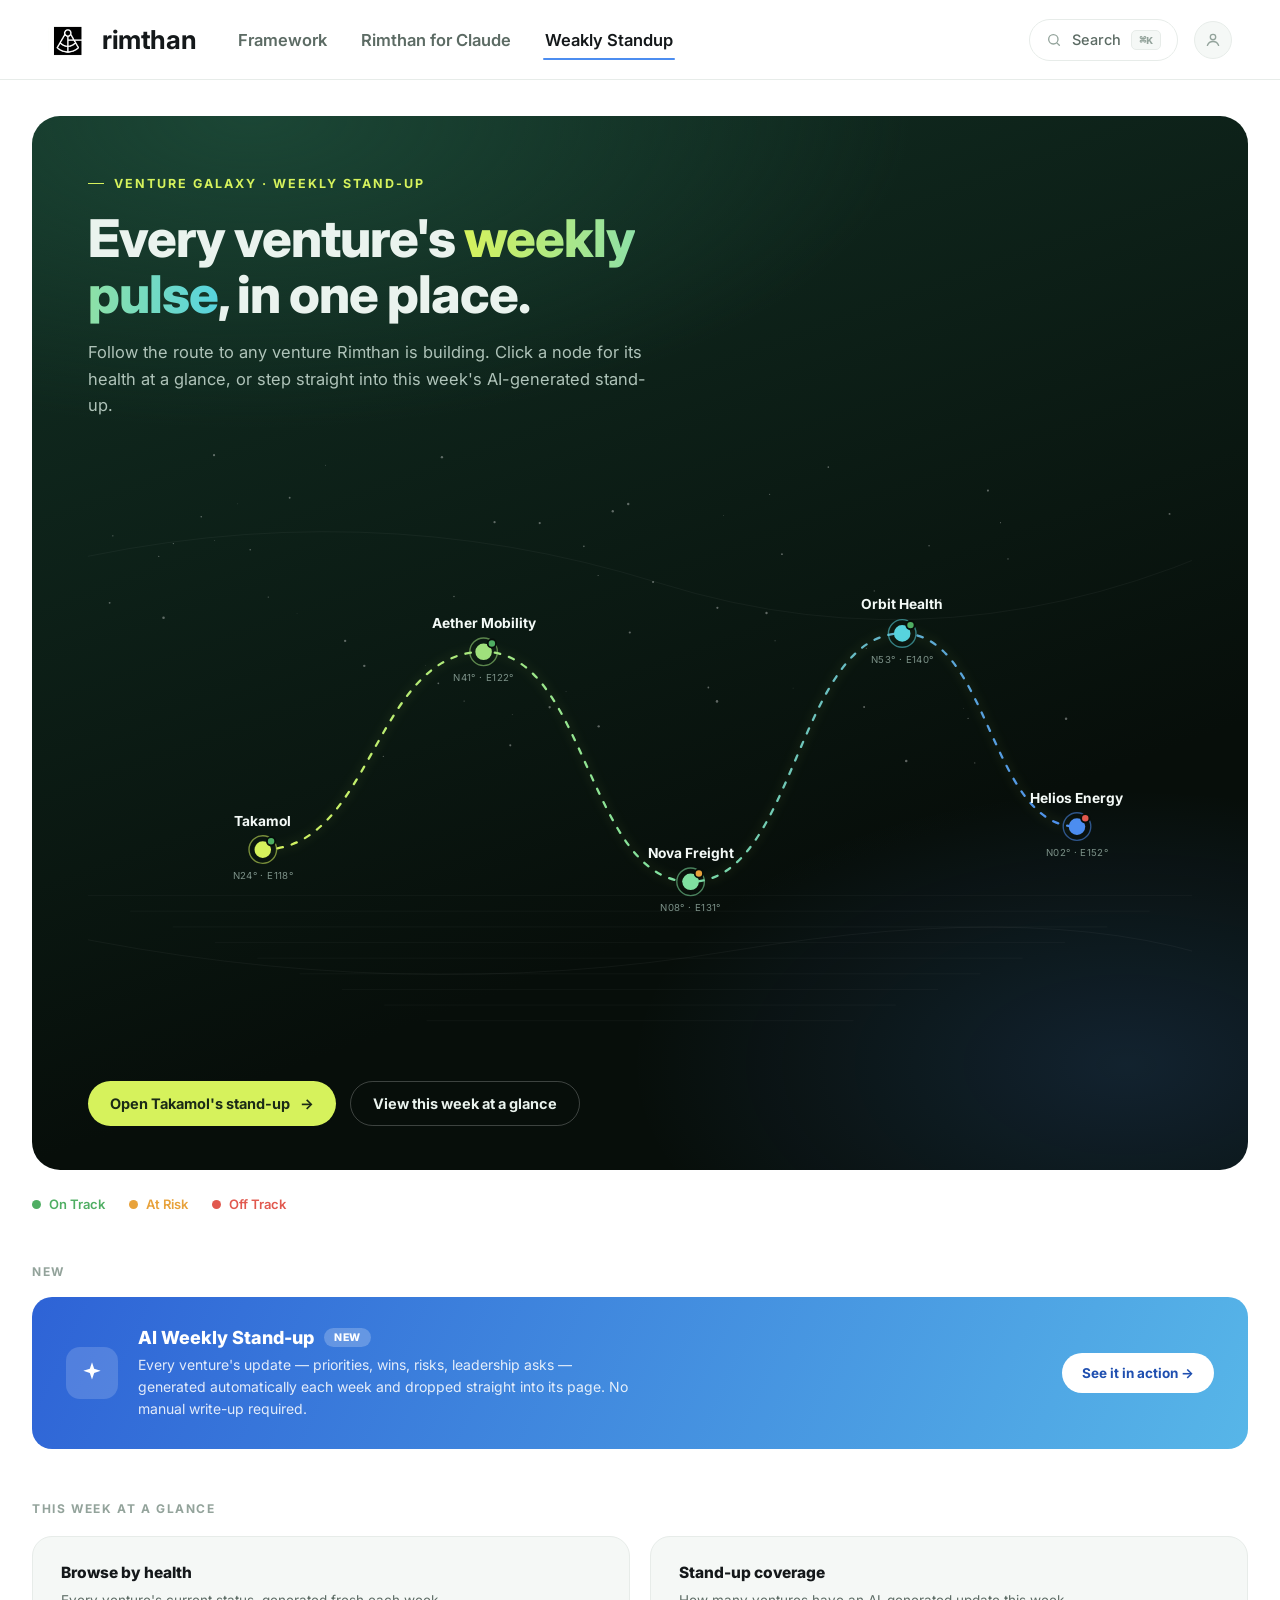
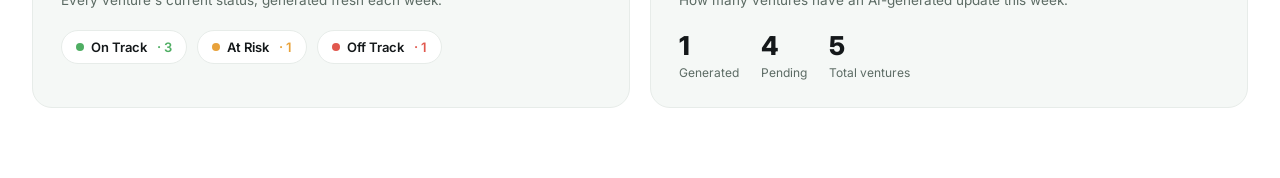
==== index.html @ 07a4243d "Update index.html" ====
<!DOCTYPE html>
<html lang="en">
<head>
<meta charset="UTF-8">
<meta name="viewport" content="width=device-width, initial-scale=1.0">
<title>Rimthan · Venture Galaxy</title>
<link rel="stylesheet" href="style.css">
<link rel="preconnect" href="https://fonts.googleapis.com">
<link href="https://fonts.googleapis.com/css2?family=Inter:wght@400;500;600;700;800&display=swap" rel="stylesheet">
</head>
<body class="map-page">

  <!-- ================= HEADER (shared) ================= -->
  <header class="header">
    <a href="index.html" class="brand">
      <span class="brand-mark"></span>
      <span class="brand-word">rimthan</span>
    </a>
    <nav>
      <a href="https://framework.rimthan.cloud/home/">Framework</a>
      <a href="https://framework.rimthan.cloud/skills/?item=mcp">Rimthan for Claude</a>
       <a href="index.html" class="active">Weakly Standup</a>
    </nav>
    <div class="header-right">
      <div class="search-pill">
        <svg viewBox="0 0 24 24" fill="none" xmlns="http://www.w3.org/2000/svg"><circle cx="11" cy="11" r="7" stroke-width="2"/><path d="M20 20L16.65 16.65" stroke-width="2" stroke-linecap="round"/></svg>
        <span>Search</span><kbd>⌘K</kbd>
      </div>
      <div class="profile">
        <svg viewBox="0 0 24 24" fill="none" xmlns="http://www.w3.org/2000/svg"><circle cx="12" cy="8" r="3.6" stroke-width="1.8"/><path d="M4.5 19.2C5.8 15.9 8.6 14 12 14C15.4 14 18.2 15.9 19.5 19.2" stroke-width="1.8" stroke-linecap="round"/></svg>
      </div>
    </div>
  </header>

  <main>
    <!-- ================= HERO: dark card + interactive chart ================= -->
    <div class="hero-card">
      <div class="hero-eyebrow">Venture Galaxy · Weekly Stand-up</div>
      <h1>Every venture's <span class="accent">weekly pulse</span>, in one place.</h1>
      <p class="lede">Follow the route to any venture Rimthan is building. Click a node for its health at a glance, or step straight into this week's AI-generated stand-up.</p>

      <div class="chart-stage" id="chartStage">
        <!-- galaxy chart SVG is rendered by map.js -->
        <div class="overlay-layer" id="overlayLayer"></div>
      </div>

      <div class="hero-cta-row">
        <a class="btn-lime" href="project.html?venture=takamol">Open Takamol's stand-up <span>→</span></a>
        <a class="btn-outline" href="#glance">View this week at a glance</a>
      </div>
    </div>

    <div class="map-legend">
      <div class="legend-item" data-health="On Track" style="color:var(--on-track)"><span class="legend-dot"></span> On Track</div>
      <div class="legend-item" data-health="At Risk" style="color:var(--at-risk)"><span class="legend-dot"></span> At Risk</div>
      <div class="legend-item" data-health="Off Track" style="color:var(--off-track)"><span class="legend-dot"></span> Off Track</div>
    </div>

    <!-- ================= AI STAND-UP FEATURE BANNER ================= -->
    <div class="section-label">New</div>
    <div class="feature-banner">
      <div class="feature-banner-left">
        <div class="feature-icon">
          <svg viewBox="0 0 24 24" fill="none" xmlns="http://www.w3.org/2000/svg">
            <path d="M12 2L14 8L20 10L14 12L12 18L10 12L4 10L10 8L12 2Z" fill="white"/>
          </svg>
        </div>
        <div>
          <h3>AI Weekly Stand-up <span class="pill-new">NEW</span></h3>
          <p>Every venture's update — priorities, wins, risks, leadership asks — generated automatically each week and dropped straight into its page. No manual write-up required.</p>
        </div>
      </div>
      <a class="btn-white" href="project.html?venture=takamol">See it in action →</a>
    </div>

    <!-- ================= AT A GLANCE ================= -->
    <div class="section-label" id="glance">This week at a glance</div>
    <div class="info-grid">
      <div class="info-card">
        <h4>Browse by health</h4>
        <p class="desc">Every venture's current status, generated fresh each week.</p>
        <div class="health-tags" id="healthTags"><!-- filled by map.js --></div>
      </div>
      <div class="info-card">
        <h4>Stand-up coverage</h4>
        <p class="desc">How many ventures have an AI-generated update this week.</p>
        <div class="glance-stats" id="glanceStats"><!-- filled by map.js --></div>
      </div>
    </div>
  </main>

  <script src="data.js"></script>
  <script src="map.js"></script>
</body>
</html>
---- style.css ----
/* =====================================================================
   RIMTHAN VENTURE GALAXY — DESIGN TOKENS
   Matched to the Rimthan Framework site: white page, deep forest-green
   hero card, lime -> cyan -> blue gradient signature, bold clean Inter.
   ===================================================================== */
:root{
  /* --- surfaces --- */
  --paper:      #FFFFFF;
  --paper-soft: #F5F8F6;
  --hairline:   #E7ECE9;

  /* --- text --- */
  --ink:      #14181A;
  --ink-soft: #5C6B64;
  --ink-faint:#93A39B;

  /* --- hero gradient card --- */
  --hero-deep:  #070E0A;
  --hero-mid:   #123024;
  --hero-glow:  #1B4635;

  /* --- brand gradient (the "Venture Galaxy Way") --- */
  --lime: #D6F25C;
  --teal: #7FE0A0;
  --cyan: #57D3DE;
  --blue: #4C8DF0;

  /* --- health status (functional signal, kept distinct from the brand gradient) --- */
  --on-track:  #4FAE63;
  --at-risk:   #E8A23B;
  --off-track: #E1584E;

  /* --- shape --- */
  --radius-xl: 28px;
  --radius-lg: 20px;
  --radius-md: 14px;
  --radius-sm: 9px;
  --shadow-card: 0 1px 2px rgba(16,24,20,0.05), 0 14px 30px rgba(16,24,20,0.06);
}

*{margin:0;padding:0;box-sizing:border-box;}
html{scroll-behavior:smooth;}
body{
  font-family:'Inter',sans-serif;
  background:var(--paper);
  color:var(--ink);
  min-height:100vh;
}
a{color:inherit;}
ul{list-style:none;}
::-webkit-scrollbar{width:8px;}
::-webkit-scrollbar-thumb{background:#D5DBD8;border-radius:20px;}
::-webkit-scrollbar-track{background:transparent;}
@media (prefers-reduced-motion: reduce){
  *{animation-duration:0.001ms !important; animation-iteration-count:1 !important; transition-duration:0.001ms !important;}
}

/* =====================================================================
   HEADER — shared across pages, matched to the Rimthan Framework site
   ===================================================================== */
.header{
  position:sticky;
  top:0; left:0; width:100%;
  height:80px;
  display:flex;
  align-items:center;
  gap:40px;
  padding:0 48px;
  background:rgba(255,255,255,0.92);
  backdrop-filter:blur(10px);
  -webkit-backdrop-filter:blur(10px);
  border-bottom:1px solid var(--hairline);
  z-index:999;
}
.brand{display:flex;align-items:center;gap:14px;text-decoration:none;}
.brand-mark{
  width:40px;height:40px;border-radius:10px;
  overflow:hidden;
  flex-shrink:0;
  /* crops just the icon square from the left edge of RimthanLogo.png,
     which is a wide icon+wordmark lockup — background-size:auto 100%
     scales the whole image to the badge's height, then position:left
     shows only the leading icon block */
  background-image:url('RimthanLogo.png');
  background-size:auto 100%;
  background-position:left center;
  background-repeat:no-repeat;
  background-color:#0D1210;
}
.brand-word{font-weight:700;font-size:26px;letter-spacing:-0.4px;color:var(--ink);}

.header nav{display:flex;align-items:center;gap:30px;}
.header nav a{
  text-decoration:none;
  color:var(--ink-soft);
  font-size:16.5px;
  font-weight:600;
  padding:10px 2px;
  position:relative;
  transition:color .2s ease;
}
.header nav a:hover{color:var(--ink);}
.header nav a.active{color:var(--ink);}
.header nav a.active::after{
  content:"";
  position:absolute; left:0; right:0; bottom:0;
  height:2px; border-radius:2px;
  background:var(--blue);
}

.header-right{margin-left:auto;display:flex;align-items:center;gap:16px;}
.search-pill{
  display:flex;align-items:center;gap:10px;
  padding:10px 16px;
  border-radius:999px;
  border:1px solid var(--hairline);
  color:var(--ink-soft);
  font-size:14.5px;
  font-weight:500;
  cursor:default;
}
.search-pill svg{width:16px;height:16px;flex-shrink:0;stroke:var(--ink-faint);}
.search-pill kbd{
  font-size:11.5px;
  font-weight:600;
  padding:2px 7px;
  border-radius:5px;
  background:var(--paper-soft);
  border:1px solid var(--hairline);
  color:var(--ink-faint);
}
.profile{
  width:38px;height:38px;border-radius:50%;
  background:var(--paper-soft);
  border:1px solid var(--hairline);
  display:flex;align-items:center;justify-content:center;
  color:var(--ink-faint);
  cursor:pointer;
  flex-shrink:0;
}
.profile svg{width:18px;height:18px;stroke:var(--ink-faint);}

/* =====================================================================
   PAGE 1 — VENTURE GALAXY MAP
   ===================================================================== */
.map-page main{max-width:1280px;margin:0 auto;padding:36px 32px 70px;}

/* --- dark hero card --- */
.hero-card{
  position:relative;
  border-radius:var(--radius-xl);
  overflow:hidden;
  padding:60px 56px 44px;
  background:
    radial-gradient(1100px 520px at 18% 0%, var(--hero-glow), transparent 60%),
    radial-gradient(900px 500px at 90% 90%, rgba(76,141,240,0.16), transparent 55%),
    linear-gradient(160deg, var(--hero-mid), var(--hero-deep) 70%);
  color:#EAF3EE;
}
.hero-eyebrow{
  display:flex;align-items:center;gap:10px;
  font-size:12.5px;
  font-weight:700;
  letter-spacing:2px;
  text-transform:uppercase;
  color:var(--lime);
  margin-bottom:20px;
}
.hero-eyebrow::before{content:"";width:16px;height:1px;background:var(--lime);}
.hero-card h1{
  font-size:clamp(32px,4.4vw,52px);
  font-weight:800;
  letter-spacing:-1px;
  line-height:1.08;
  margin-bottom:16px;
  max-width:16ch;
}
.hero-card h1 .accent{
  background:linear-gradient(90deg, var(--lime), var(--cyan));
  -webkit-background-clip:text;
  background-clip:text;
  color:transparent;
}
.hero-card p.lede{
  color:#AFC3B9;
  font-size:16.5px;
  line-height:1.6;
  max-width:56ch;
  margin-bottom:36px;
}

/* --- chart --- */
.chart-stage{position:relative;}
.chart-stage svg.galaxy-svg{width:100%;height:auto;display:block;}

.route-path{
  fill:none;
  stroke:url(#routeGradient);
  stroke-width:2.5;
  stroke-linecap:round;
  filter:drop-shadow(0 0 6px rgba(215,242,94,0.35));
  stroke-dasharray:6 10;
  animation:flow 26s linear infinite;
}
@keyframes flow{ to{ stroke-dashoffset:-500; } }
.contour{fill:none;stroke:rgba(255,255,255,0.05);stroke-width:1;}
.horizon-grid line{stroke:rgba(255,255,255,0.035);stroke-width:1;}
.star{fill:#ffffff;opacity:0.35;}

.node{cursor:pointer;}
.node-ring{
  fill:none;stroke-width:1.5;opacity:0.55;
  transform-origin:center;
  animation:pulse 3.2s ease-in-out infinite;
}
@keyframes pulse{
  0%,100%{transform:scale(1);opacity:0.4;}
  50%{transform:scale(1.28);opacity:0.05;}
}
.node-core{stroke-width:2;}
.node:hover .node-core, .node.active .node-core{filter:drop-shadow(0 0 10px currentColor);}
.node-health-dot{stroke:var(--hero-deep);stroke-width:2;}
.node-label{font-size:15px;font-weight:700;fill:#F4FAF7;}
.node-bearing{font-size:10.5px;fill:#7C9188;letter-spacing:0.4px;}

.hero-cta-row{display:flex;gap:14px;margin-top:38px;flex-wrap:wrap;}
.btn-lime{
  display:inline-flex;align-items:center;gap:10px;
  padding:13px 22px;border-radius:999px;
  background:var(--lime);
  color:#1B2A16;
  font-weight:700;font-size:14.5px;
  text-decoration:none;
  transition:.2s;
}
.btn-lime:hover{filter:brightness(1.05);transform:translateY(-1px);}
.btn-outline{
  display:inline-flex;align-items:center;gap:10px;
  padding:13px 22px;border-radius:999px;
  border:1px solid rgba(255,255,255,0.22);
  color:#EAF3EE;
  font-weight:700;font-size:14.5px;
  text-decoration:none;
  transition:.2s;
}
.btn-outline:hover{background:rgba(255,255,255,0.06);}

/* --- overlay card (holographic detail on node click) --- */
.overlay-layer{position:absolute;inset:0;pointer-events:none;}
.overlay-card{
  position:absolute;width:250px;padding:20px 22px;
  border-radius:var(--radius-md);
  background:rgba(10,20,15,0.92);
  border:1px solid rgba(215,242,94,0.28);
  box-shadow:0 18px 40px rgba(0,0,0,0.45);
  backdrop-filter:blur(10px);
  opacity:0;transform:translateY(6px) scale(0.96);
  pointer-events:none;
  transition:opacity .28s ease, transform .28s ease;
  z-index:50;
}
.overlay-card.visible{opacity:1;transform:translateY(0) scale(1);pointer-events:auto;}
.overlay-card .oc-title{font-size:16px;font-weight:800;margin-bottom:2px;color:#F4FAF7;}
.overlay-card .oc-tagline{font-size:12px;color:#9BB1A6;margin-bottom:14px;}
.oc-health{display:flex;align-items:center;gap:8px;font-size:12px;font-weight:600;margin-bottom:14px;}
.oc-led{width:8px;height:8px;border-radius:50%;background:currentColor;box-shadow:0 0 8px currentColor;}
.oc-stats{display:grid;grid-template-columns:repeat(3,1fr);gap:8px;margin-bottom:16px;}
.oc-stat{background:rgba(255,255,255,0.05);border-radius:var(--radius-sm);padding:9px 6px;text-align:center;}
.oc-stat b{display:block;font-size:16px;color:var(--lime);}
.oc-stat span{font-size:9.5px;color:#7C9188;text-transform:uppercase;letter-spacing:0.4px;}
.oc-cta{
  display:flex;align-items:center;justify-content:space-between;width:100%;
  padding:9px 12px;border-radius:999px;
  border:1px solid rgba(215,242,94,0.3);
  background:rgba(215,242,94,0.08);
  color:var(--lime);font-size:12.5px;font-weight:700;
  text-decoration:none;cursor:pointer;transition:.2s;
}
.oc-cta:hover{background:rgba(215,242,94,0.16);}

/* --- legend --- */
.map-legend{display:flex;gap:24px;margin-top:26px;flex-wrap:wrap;}
.legend-item{display:flex;align-items:center;gap:8px;font-size:13px;font-weight:600;color:var(--ink-soft);}
.legend-dot{width:9px;height:9px;border-radius:50%;background:currentColor;}

/* =====================================================================
   LIGHT CONTENT SECTIONS BELOW THE HERO (map page)
   ===================================================================== */
.section-label{
  font-size:12px;font-weight:700;letter-spacing:1.6px;text-transform:uppercase;
  color:var(--ink-faint);margin:52px 0 18px;
}

.feature-banner{
  display:flex;align-items:center;justify-content:space-between;gap:28px;
  flex-wrap:wrap;
  padding:30px 34px;
  border-radius:var(--radius-lg);
  background:linear-gradient(115deg, #2E63D6, #57B6E8);
  color:#fff;
}
.feature-banner-left{display:flex;align-items:center;gap:20px;}
.feature-icon{
  width:52px;height:52px;border-radius:14px;
  background:rgba(255,255,255,0.16);
  display:flex;align-items:center;justify-content:center;
  flex-shrink:0;
}
.feature-icon svg{width:26px;height:26px;}
.feature-banner h3{font-size:18px;font-weight:800;display:flex;align-items:center;gap:10px;}
.pill-new{
  font-size:10.5px;font-weight:800;letter-spacing:0.5px;
  background:rgba(255,255,255,0.22);padding:3px 10px;border-radius:999px;
}
.feature-banner p{font-size:14px;color:rgba(255,255,255,0.86);margin-top:6px;max-width:56ch;line-height:1.55;}
.feature-banner .btn-white{
  flex-shrink:0;
  display:inline-flex;align-items:center;gap:8px;
  padding:12px 20px;border-radius:999px;
  background:#fff;color:#1F4FB0;
  font-weight:700;font-size:13.5px;
  text-decoration:none;white-space:nowrap;
}

.info-grid{display:grid;grid-template-columns:1fr 1fr;gap:20px;margin-top:20px;}
.info-card{
  background:var(--paper-soft);
  border:1px solid var(--hairline);
  border-radius:var(--radius-lg);
  padding:26px 28px;
}
.info-card h4{font-size:15.5px;font-weight:800;margin-bottom:8px;}
.info-card p.desc{font-size:13.5px;color:var(--ink-soft);line-height:1.6;margin-bottom:18px;}

.health-tags{display:flex;gap:10px;flex-wrap:wrap;}
.health-tag{
  display:flex;align-items:center;gap:7px;
  padding:8px 14px;border-radius:999px;
  background:var(--paper);border:1px solid var(--hairline);
  font-size:13px;font-weight:600;color:var(--ink);
}
.health-tag .dot{width:8px;height:8px;border-radius:50%;background:currentColor;}

.glance-stats{display:flex;gap:22px;}
.glance-stat b{display:block;font-size:26px;font-weight:800;}
.glance-stat span{font-size:12px;color:var(--ink-soft);}

/* =====================================================================
   PAGE 2 — PROJECT / VENTURE WEEKLY UPDATE
   ===================================================================== */
.detail-page main{max-width:1180px;margin:0 auto;padding:40px 32px 80px;}

.breadcrumb{
  font-size:13px;color:var(--ink-faint);
  display:flex;align-items:center;gap:8px;margin-bottom:22px;
}
.breadcrumb a{text-decoration:none;color:var(--ink-soft);font-weight:600;}
.breadcrumb a:hover{color:var(--ink);}

/* --- header strip: Venture / Lead / Stage / Health --- */
.venture-strip{
  display:flex;flex-wrap:wrap;align-items:center;gap:34px;
  padding:22px 30px;
  border-radius:var(--radius-lg);
  background:var(--paper-soft);
  border:1px solid var(--hairline);
  margin-bottom:28px;
}
.strip-item{display:flex;flex-direction:column;gap:3px;}
.strip-item .k{font-size:11px;font-weight:700;letter-spacing:0.6px;text-transform:uppercase;color:var(--ink-faint);}
.strip-item .v{font-size:15.5px;font-weight:700;color:var(--ink);}
.strip-item .v.health{display:flex;align-items:center;gap:8px;}
.strip-logo{margin-left:auto;font-weight:800;font-size:15px;color:var(--ink-soft);}

/* --- priority cards --- */
.card-grid{display:grid;grid-template-columns:1fr 1fr;gap:20px;margin-bottom:20px;}
.card{
  background:var(--paper);
  border:1px solid var(--hairline);
  border-radius:var(--radius-lg);
  padding:26px 28px;
  box-shadow:var(--shadow-card);
}
.card-full{grid-column:1 / -1;}

.card-head{display:flex;align-items:flex-start;justify-content:space-between;gap:14px;margin-bottom:18px;}
.card-head h3{font-size:16.5px;font-weight:800;margin-bottom:3px;}
.card-head small{font-size:11px;font-weight:700;letter-spacing:0.5px;text-transform:uppercase;color:var(--ink-faint);}

/* circular meter */
.meter{position:relative;width:60px;height:60px;flex-shrink:0;}
.meter svg{transform:rotate(-90deg);width:100%;height:100%;}
.meter circle{fill:none;stroke-width:6;}
.meter .track{stroke:var(--hairline);}
.meter .value{stroke:var(--on-track);stroke-linecap:round;transition:stroke-dashoffset 1s ease;}
.meter-label{position:absolute;inset:0;display:flex;align-items:center;justify-content:center;font-size:13px;font-weight:800;}

.bullet-list{margin-bottom:16px;}
.bullet-list li{
  position:relative;padding-left:18px;
  font-size:14px;color:var(--ink-soft);line-height:1.6;margin-bottom:8px;
}
.bullet-list li::before{
  content:"";position:absolute;left:0;top:8px;
  width:6px;height:6px;border-radius:50%;background:var(--teal);
}
.bullet-list li strong{color:var(--ink);}

.next-step{
  display:inline-flex;align-items:center;gap:8px;
  padding:9px 16px;border-radius:999px;
  background:#EAF6EE;border:1px solid #CFE9D6;
  color:#1F6B3B;font-size:13px;font-weight:700;text-decoration:none;
}
.next-step::after{content:"→";}

/* --- risk / support cards --- */
.risk-card{border-left:3px solid var(--at-risk);margin-bottom:16px;}
.risk-card:last-child{margin-bottom:0;}
.risk-head{display:flex;align-items:center;gap:10px;margin-bottom:10px;flex-wrap:wrap;}
.led{width:9px;height:9px;border-radius:50%;background:currentColor;}
.risk-card h4{font-size:15px;font-weight:800;}
.risk-card p{color:var(--ink-soft);font-size:13.5px;line-height:1.6;}
.severity-tag{
  font-size:11px;font-weight:700;padding:3px 10px;border-radius:999px;
  background:#FDF1DF;color:#A9711A;border:1px solid #F3DDB0;
}

.support-card{border-left:3px solid var(--blue);margin-bottom:16px;}
.support-card:last-child{margin-bottom:0;}
.support-row{display:flex;align-items:center;justify-content:space-between;gap:20px;flex-wrap:wrap;}
.support-row p{color:var(--ink-soft);font-size:13.5px;line-height:1.6;max-width:60ch;}
.support-row p strong{color:var(--ink);}
.support-btn{
  padding:11px 18px;border-radius:999px;
  background:var(--ink);color:#fff;
  font-weight:700;font-size:13px;border:none;cursor:pointer;white-space:nowrap;
  transition:.2s;
}
.support-btn:hover{background:#2B3430;}

.empty-list{color:var(--ink-faint);font-size:13.5px;font-style:italic;}

/* --- timeline --- */
.timeline-wrap{padding:30px 6px 6px;}
.tl-tag{font-size:11px;font-weight:700;letter-spacing:0.5px;text-transform:uppercase;color:var(--ink-faint);margin-bottom:20px;display:block;}
.timeline-track{position:relative;height:2px;margin:0 30px;background:var(--hairline);}
.timeline-points{display:flex;justify-content:space-between;margin:0 30px;position:relative;top:-13px;}
.tl-point{display:flex;flex-direction:column;align-items:center;width:120px;text-align:center;}
.tl-dot{width:14px;height:14px;border-radius:50%;border:2px solid var(--on-track);background:var(--on-track);margin-bottom:12px;}
.tl-point.pending .tl-dot{background:var(--paper);border-color:var(--ink-faint);}
.tl-point span{font-size:12.5px;color:var(--ink-soft);line-height:1.4;}
.tl-point.pending span{color:var(--ink-faint);}

/* --- empty state (venture with no update generated yet) --- */
.empty-state{text-align:center;padding:64px 30px;}
.empty-state h3{font-size:19px;font-weight:800;margin-bottom:10px;}
.empty-state p{color:var(--ink-soft);font-size:14px;}

/* =====================================================================
   RESPONSIVE
   ===================================================================== */
@media (max-width:960px){
  .header nav{display:none;}
  .card-grid, .info-grid{grid-template-columns:1fr;}
  .timeline-track,.timeline-points{margin:0 10px;}
  .tl-point{width:auto;flex:1;}
  .hero-card{padding:44px 26px 34px;}
}
@media (max-width:640px){
  .header{padding:0 20px;}
  .map-page main, .detail-page main{padding:26px 18px 60px;}
  .venture-strip{gap:20px;}
  .strip-logo{margin-left:0;}
  .feature-banner{flex-direction:column;align-items:flex-start;}
  .support-row{flex-direction:column;align-items:flex-start;}
}
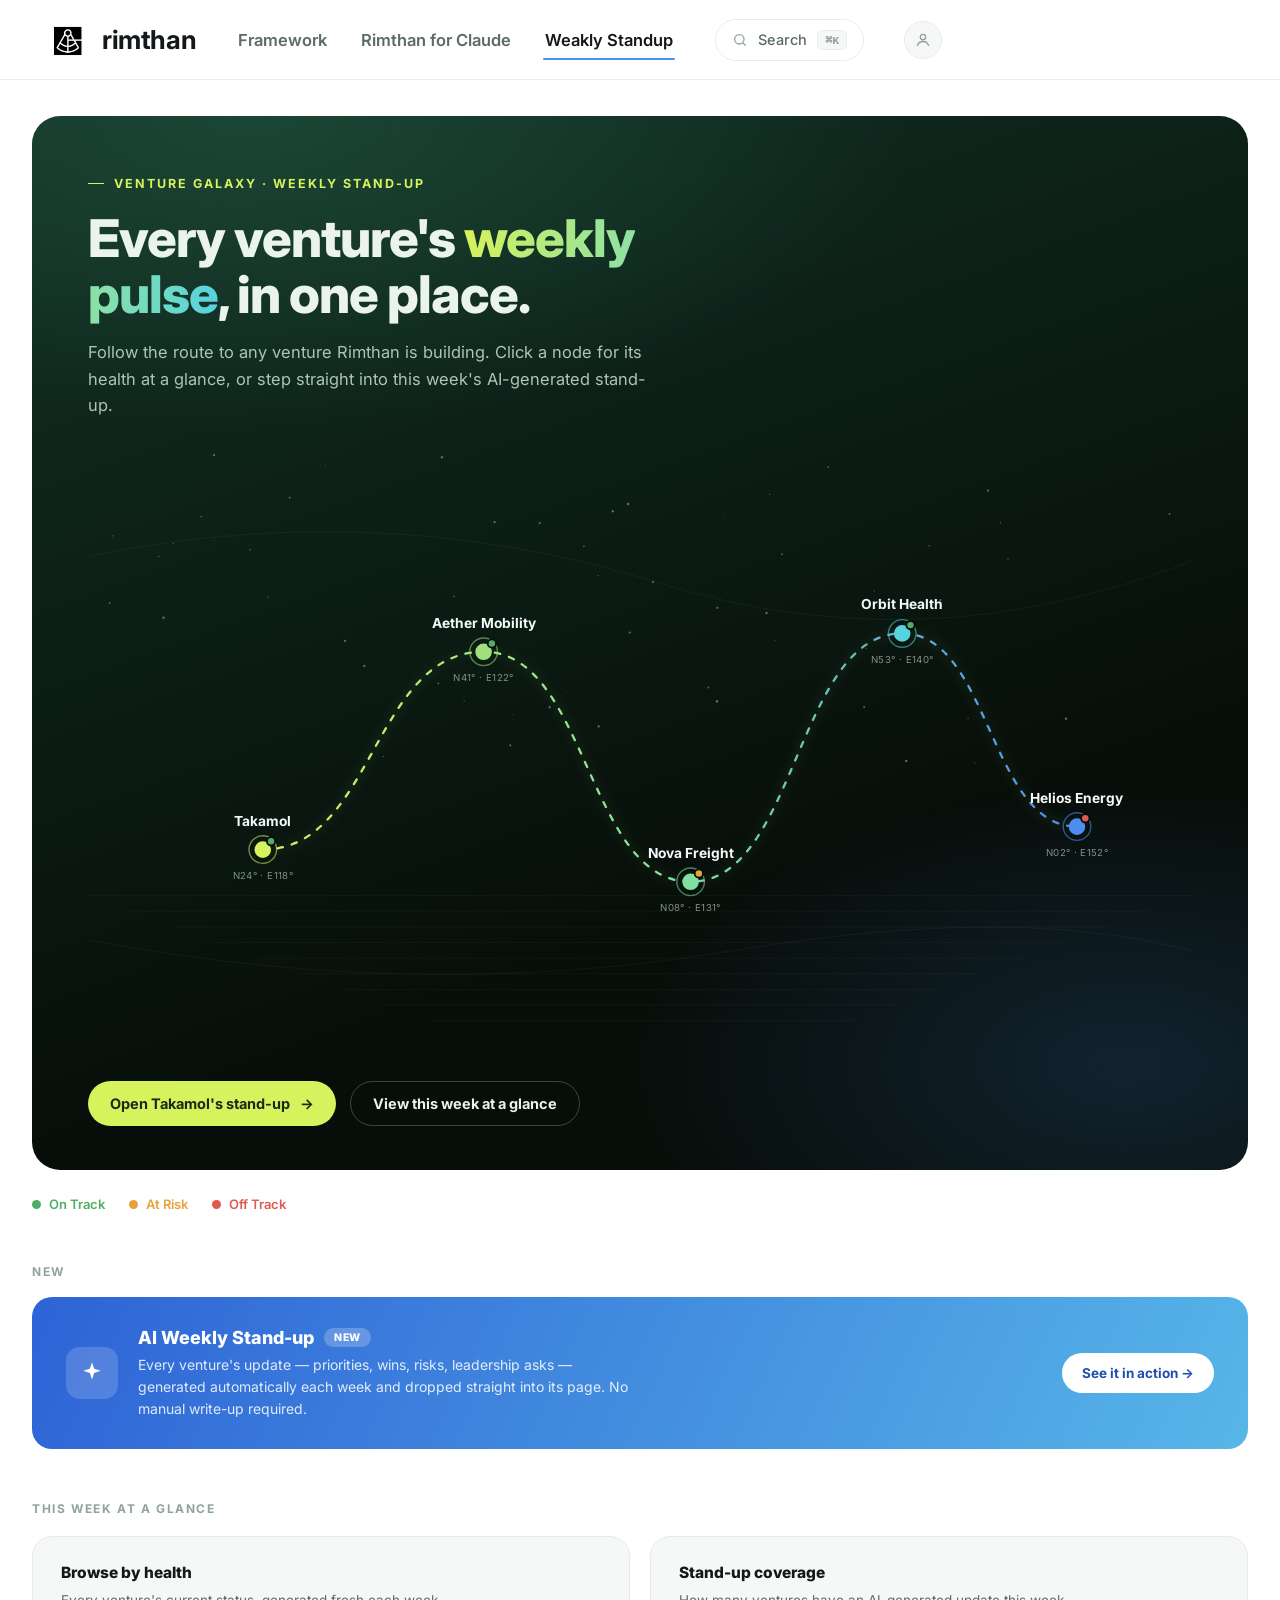
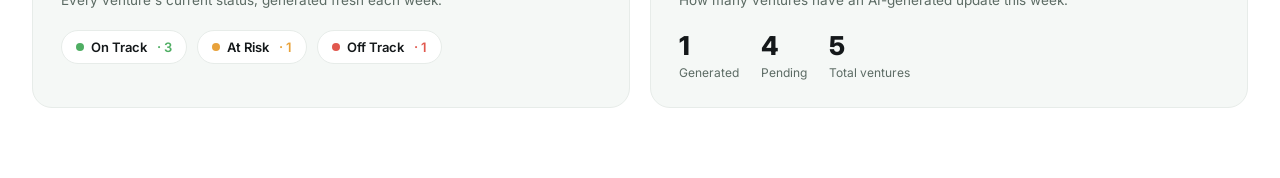
==== commit b55afae4: "Remove header-right div from index.html Removed the header-right div from the layout." ====
--- a/index.html
+++ b/index.html
@@ -21,7 +21,6 @@
       <a href="https://framework.rimthan.cloud/skills/?item=mcp">Rimthan for Claude</a>
        <a href="index.html" class="active">Weakly Standup</a>
     </nav>
-    <div class="header-right">
       <div class="search-pill">
         <svg viewBox="0 0 24 24" fill="none" xmlns="http://www.w3.org/2000/svg"><circle cx="11" cy="11" r="7" stroke-width="2"/><path d="M20 20L16.65 16.65" stroke-width="2" stroke-linecap="round"/></svg>
         <span>Search</span><kbd>⌘K</kbd>
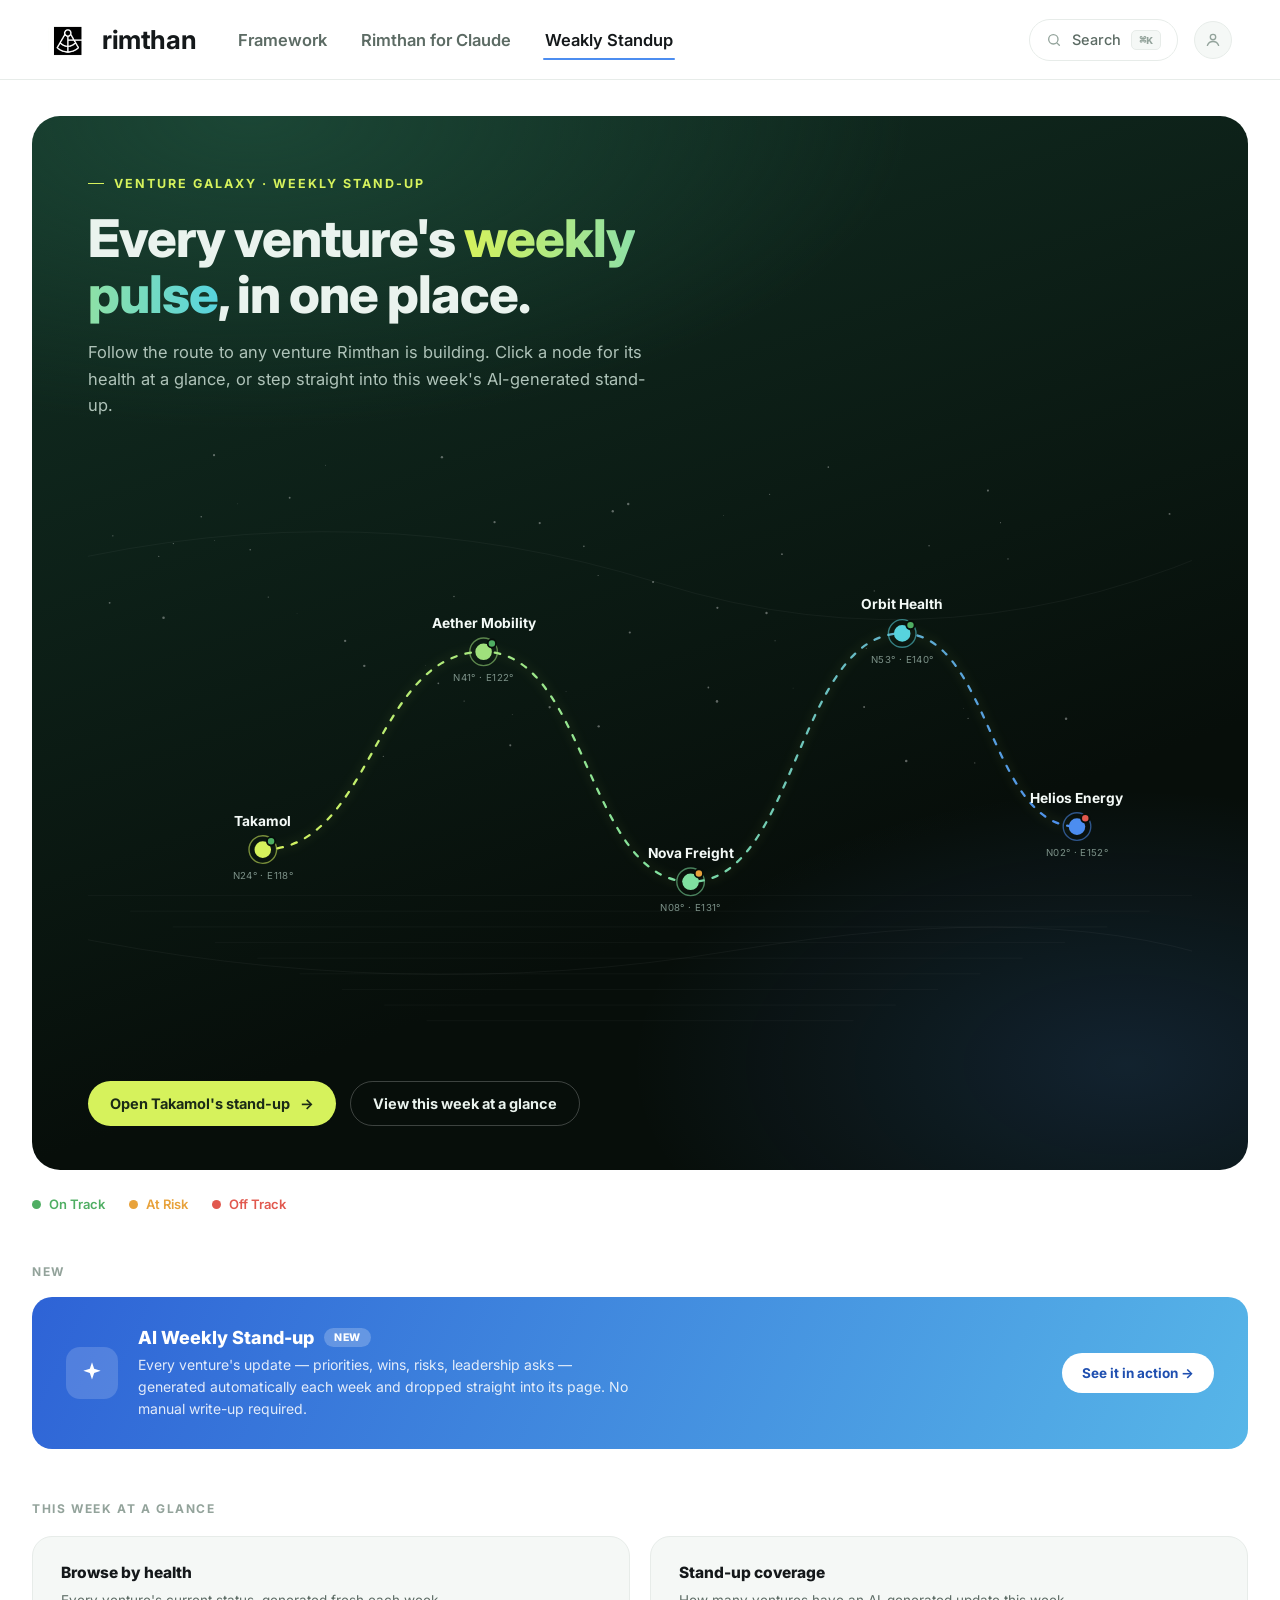
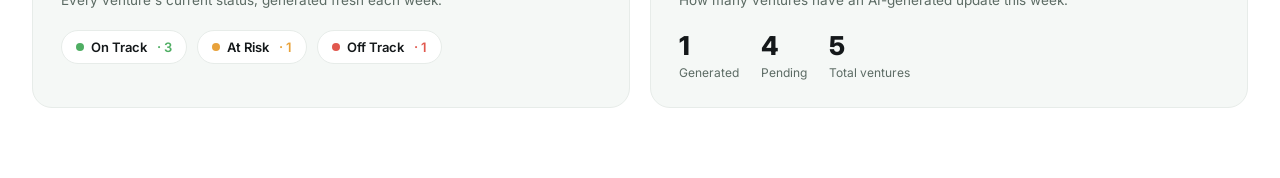
==== commit af45246a: "Update index.html" ====
--- a/index.html
+++ b/index.html
@@ -21,6 +21,7 @@
       <a href="https://framework.rimthan.cloud/skills/?item=mcp">Rimthan for Claude</a>
        <a href="index.html" class="active">Weakly Standup</a>
     </nav>
+    <div class="header-right">
       <div class="search-pill">
         <svg viewBox="0 0 24 24" fill="none" xmlns="http://www.w3.org/2000/svg"><circle cx="11" cy="11" r="7" stroke-width="2"/><path d="M20 20L16.65 16.65" stroke-width="2" stroke-linecap="round"/></svg>
         <span>Search</span><kbd>⌘K</kbd>
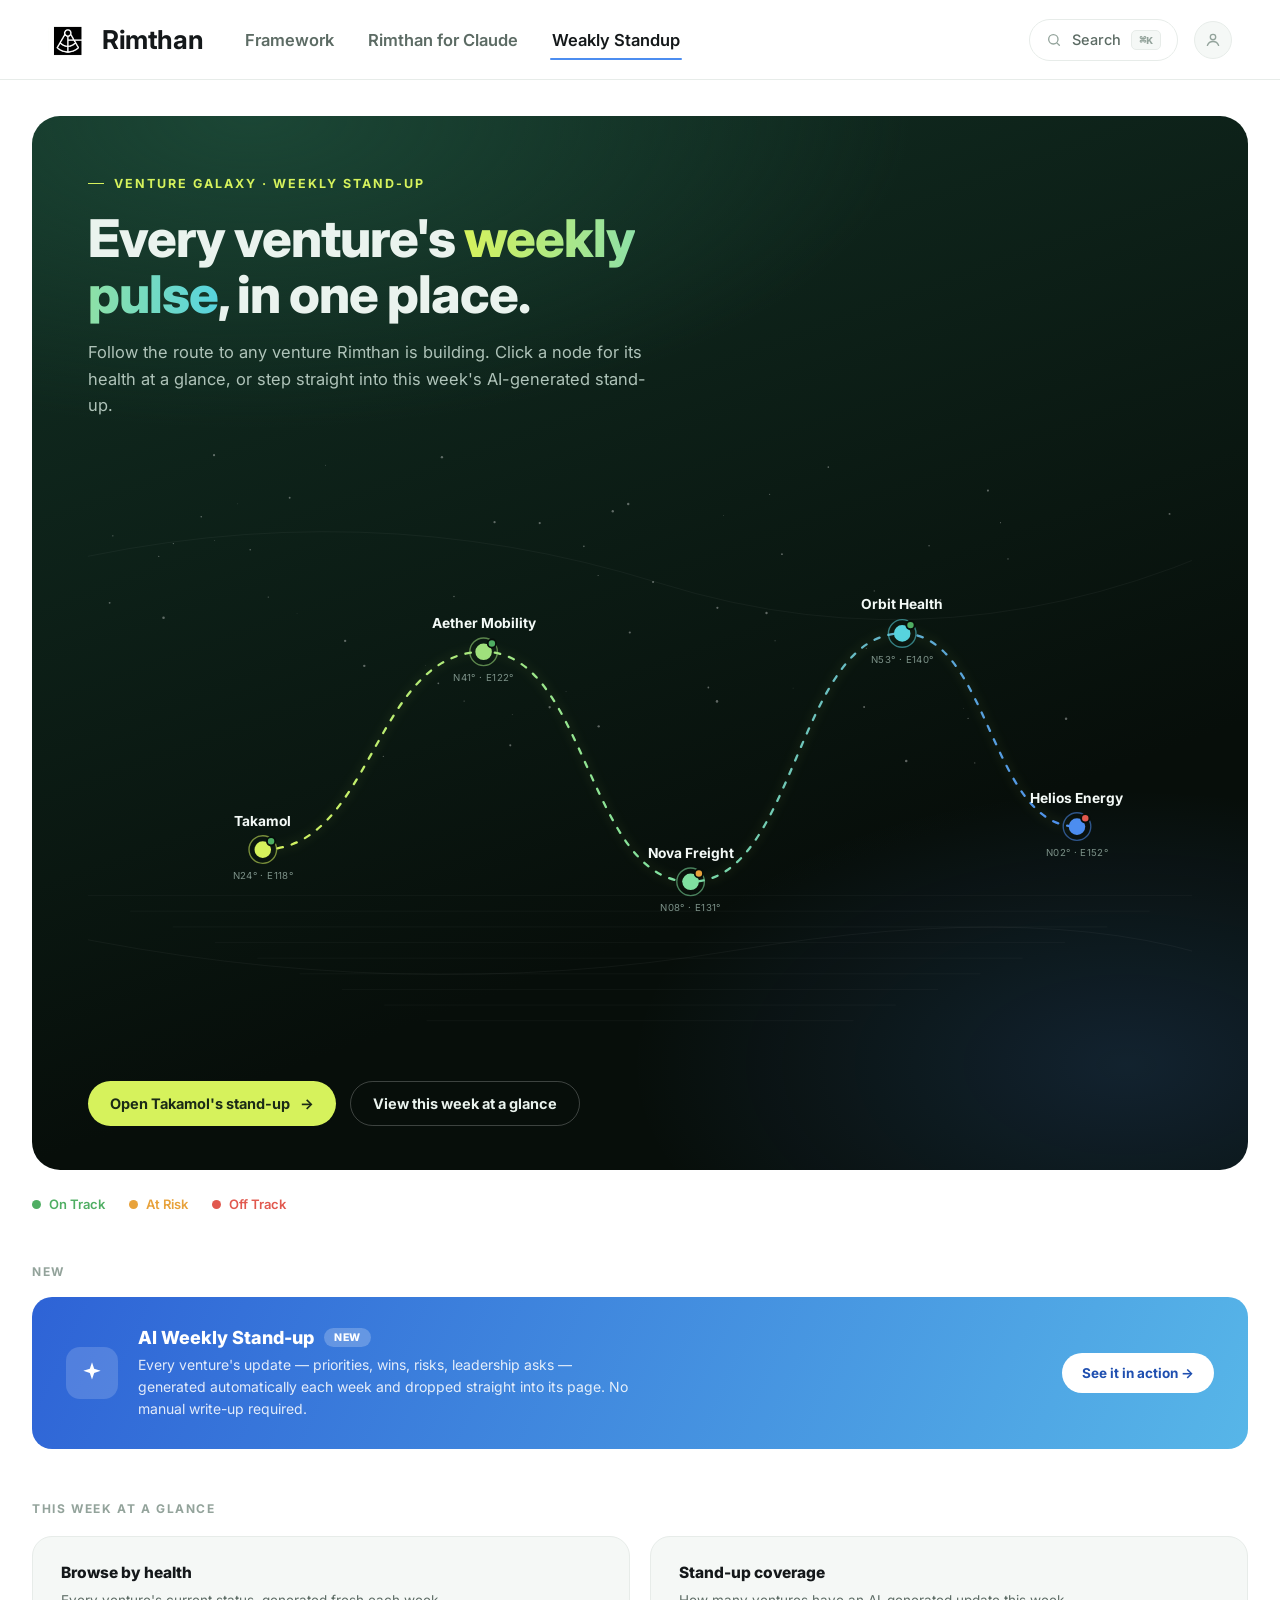
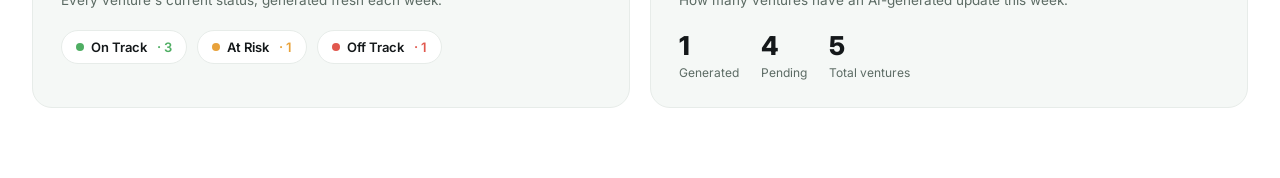
==== commit abb8de4c: "Change brand name from 'rimthan' to 'Rimthan'" ====
--- a/index.html
+++ b/index.html
@@ -14,7 +14,7 @@
   <header class="header">
     <a href="index.html" class="brand">
       <span class="brand-mark"></span>
-      <span class="brand-word">rimthan</span>
+      <span class="brand-word">Rimthan</span>
     </a>
     <nav>
       <a href="https://framework.rimthan.cloud/home/">Framework</a>
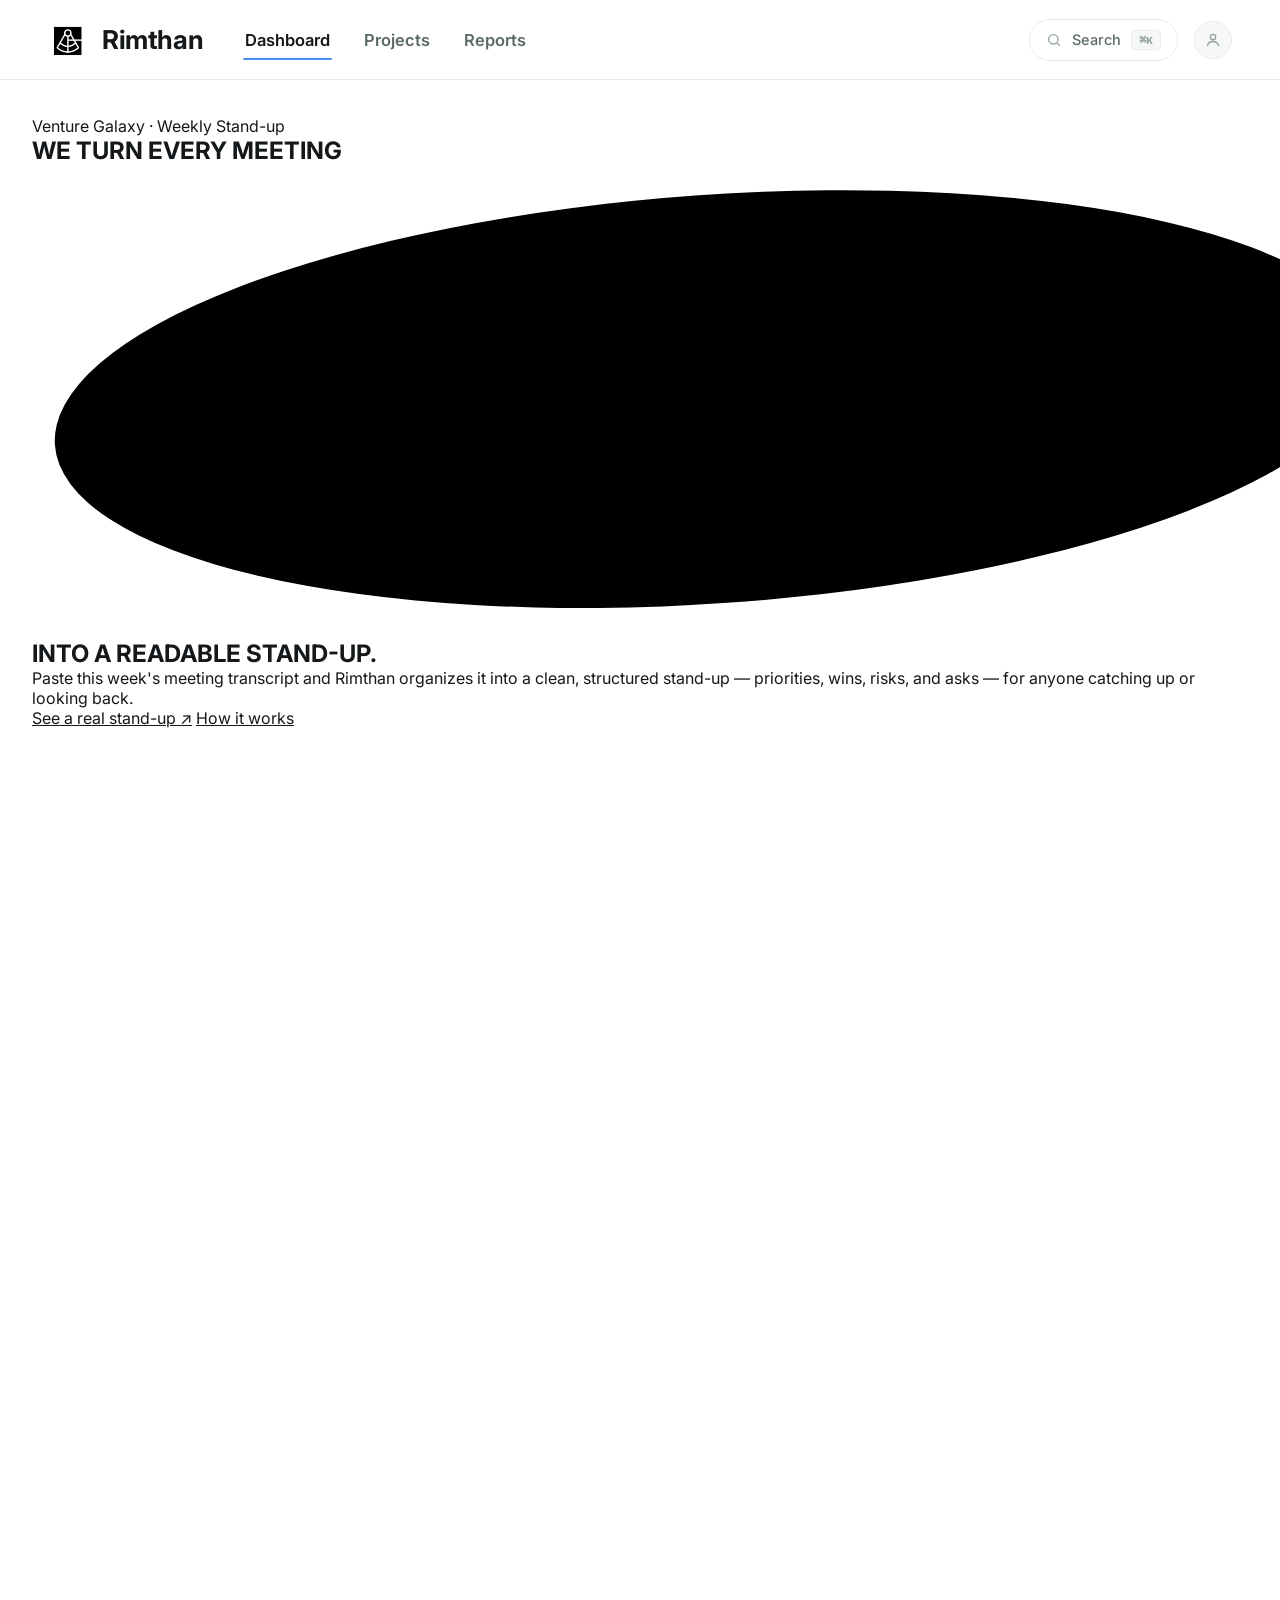
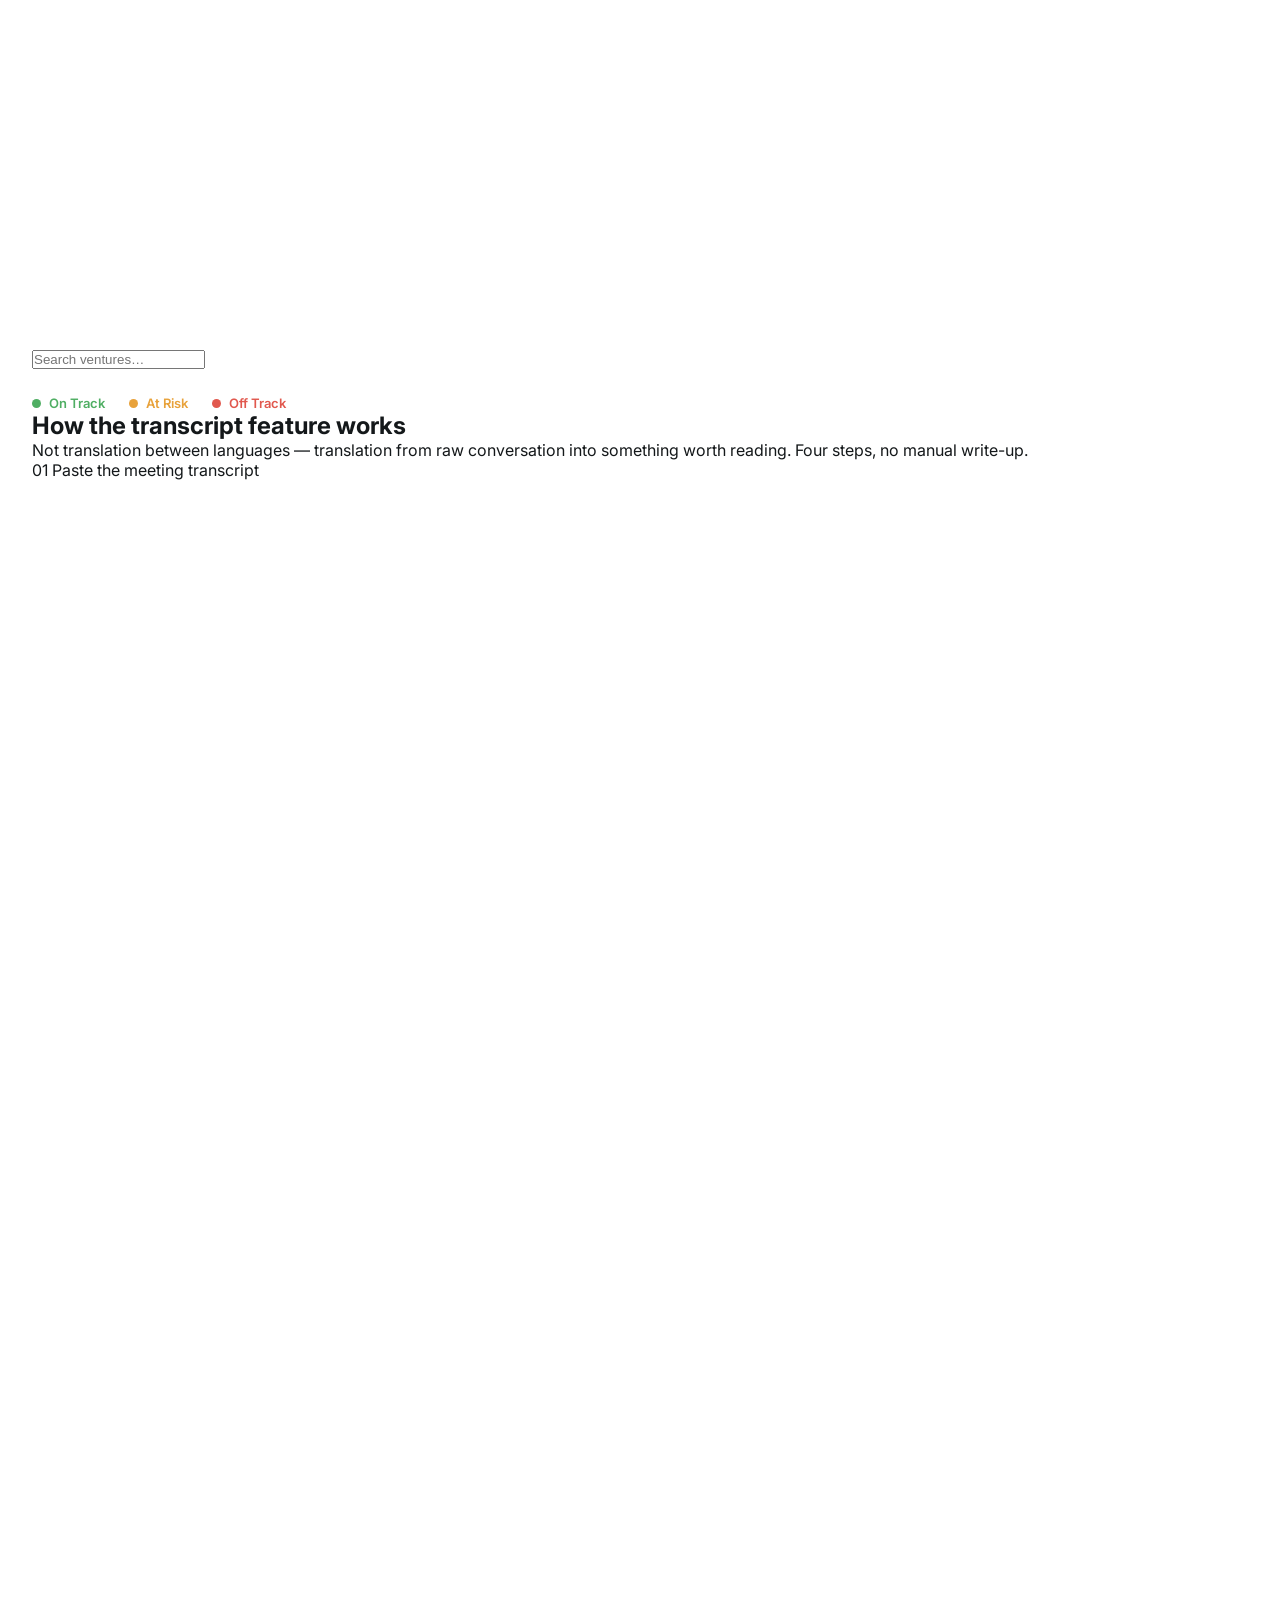
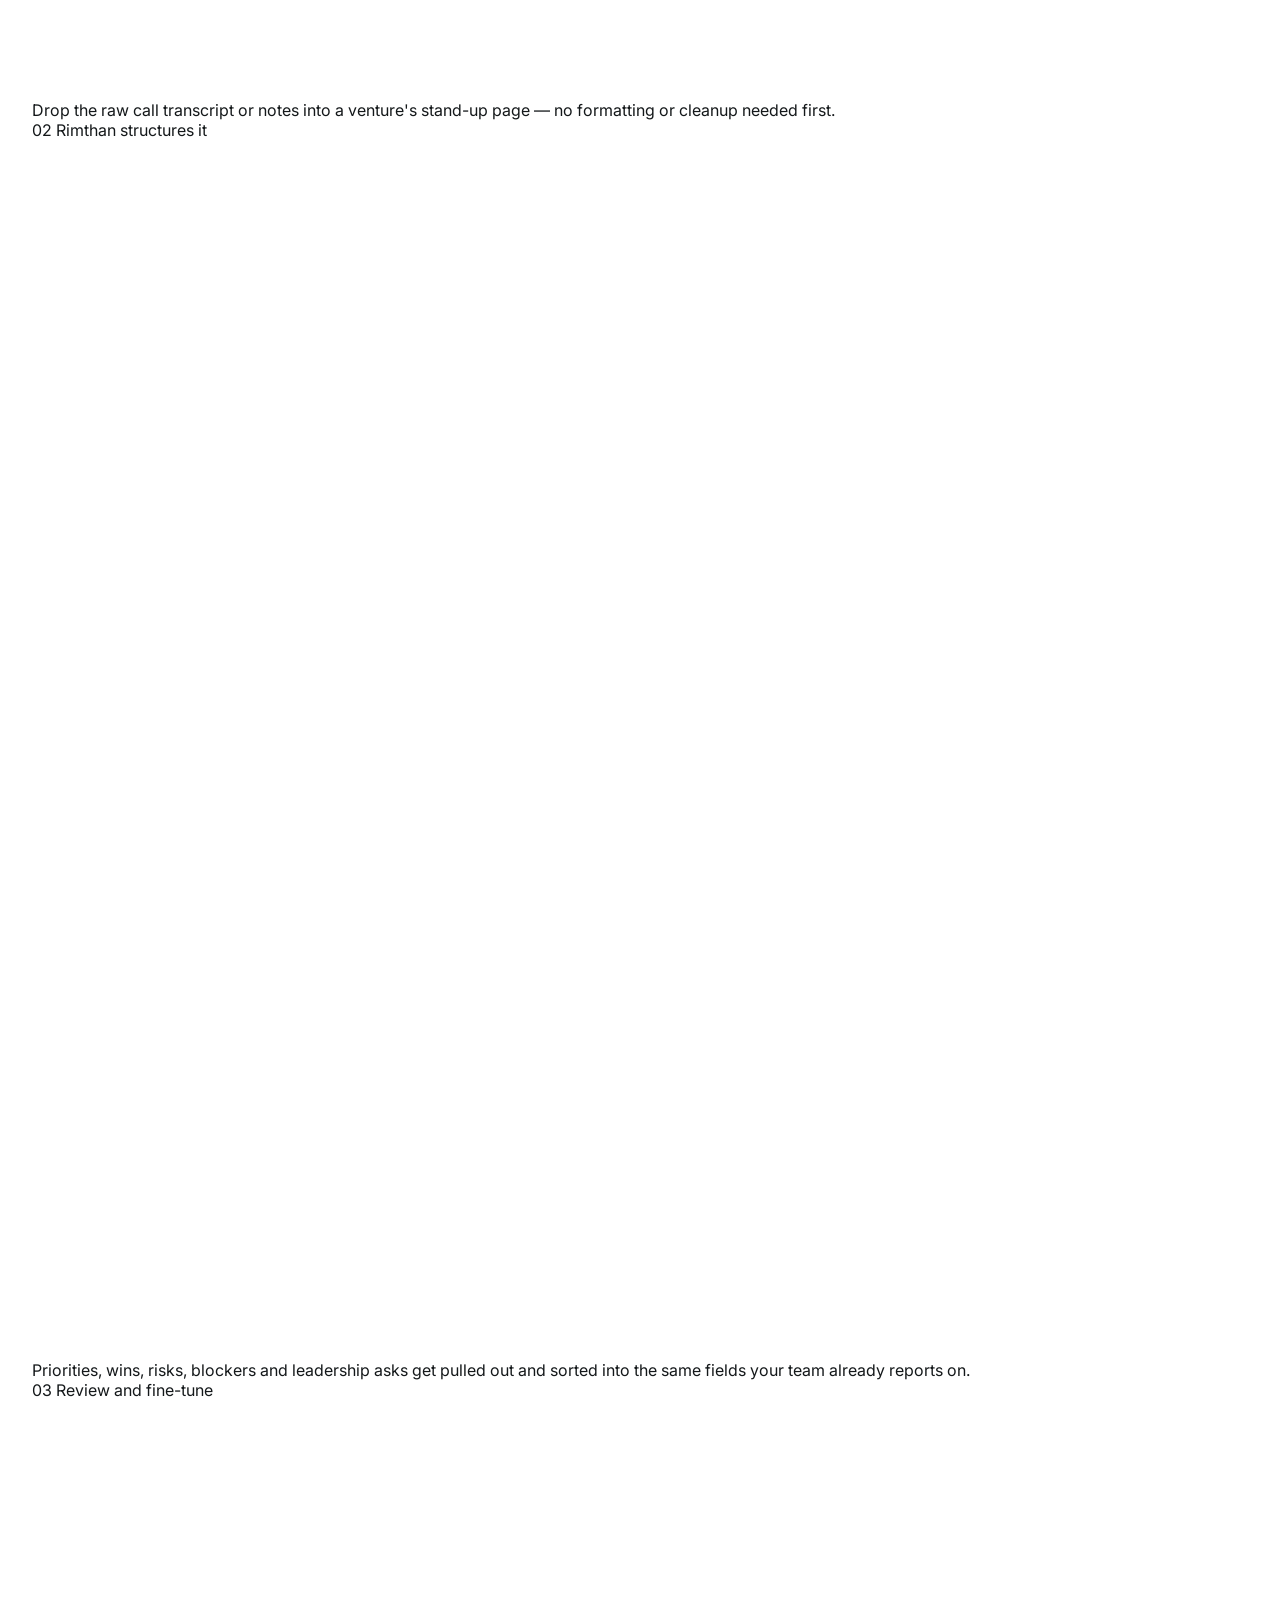
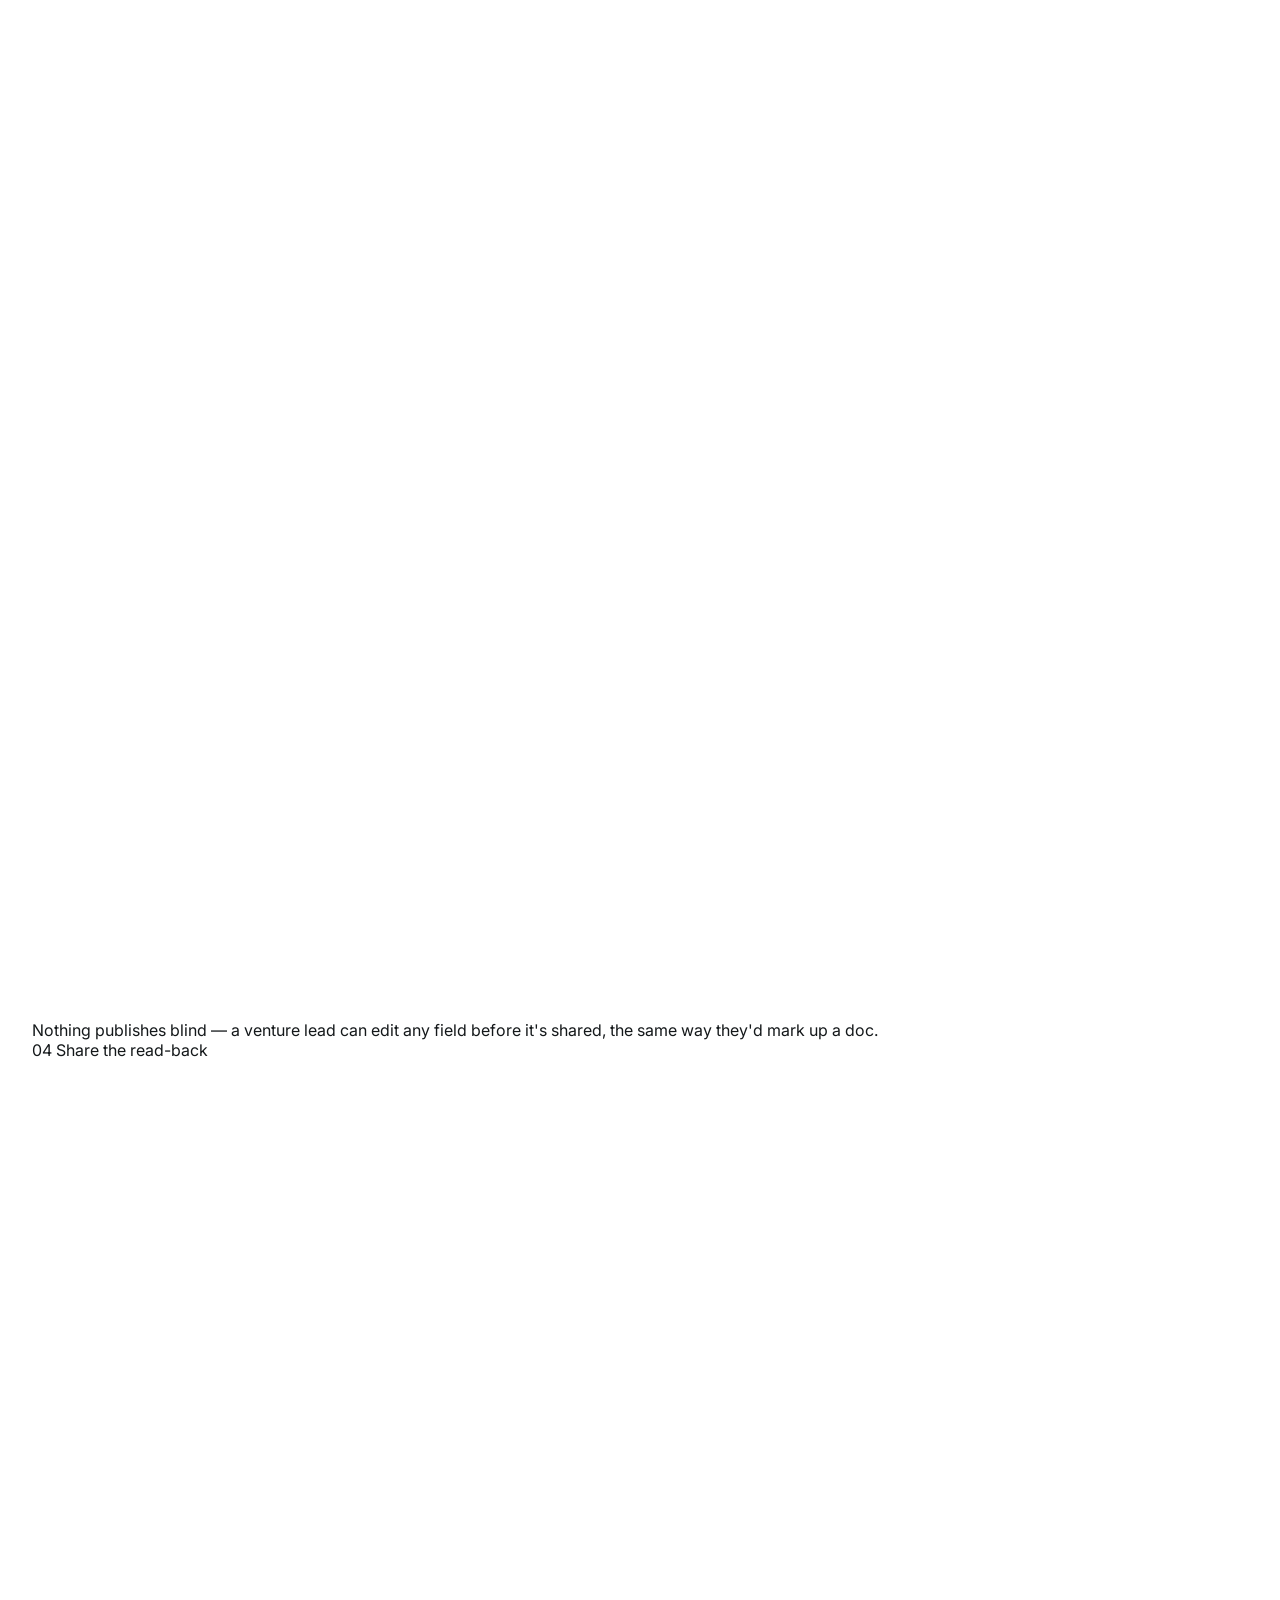
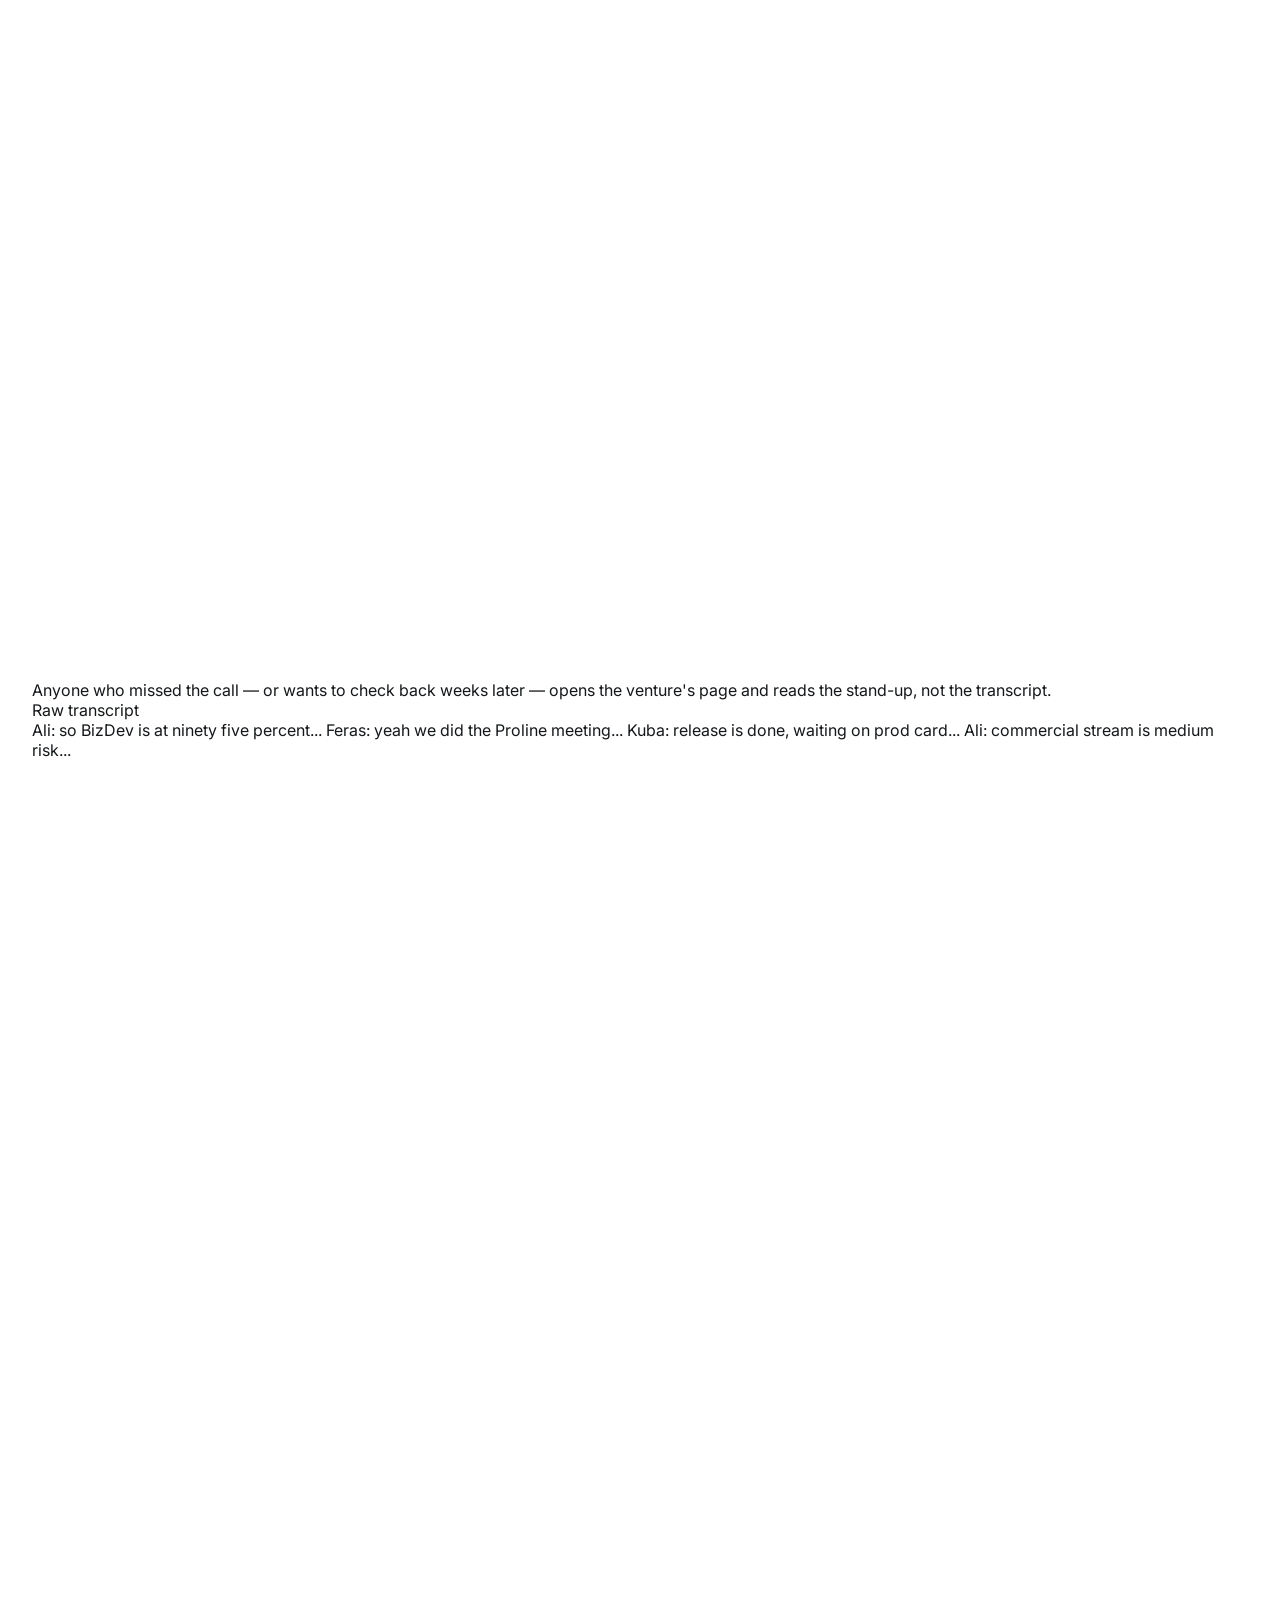
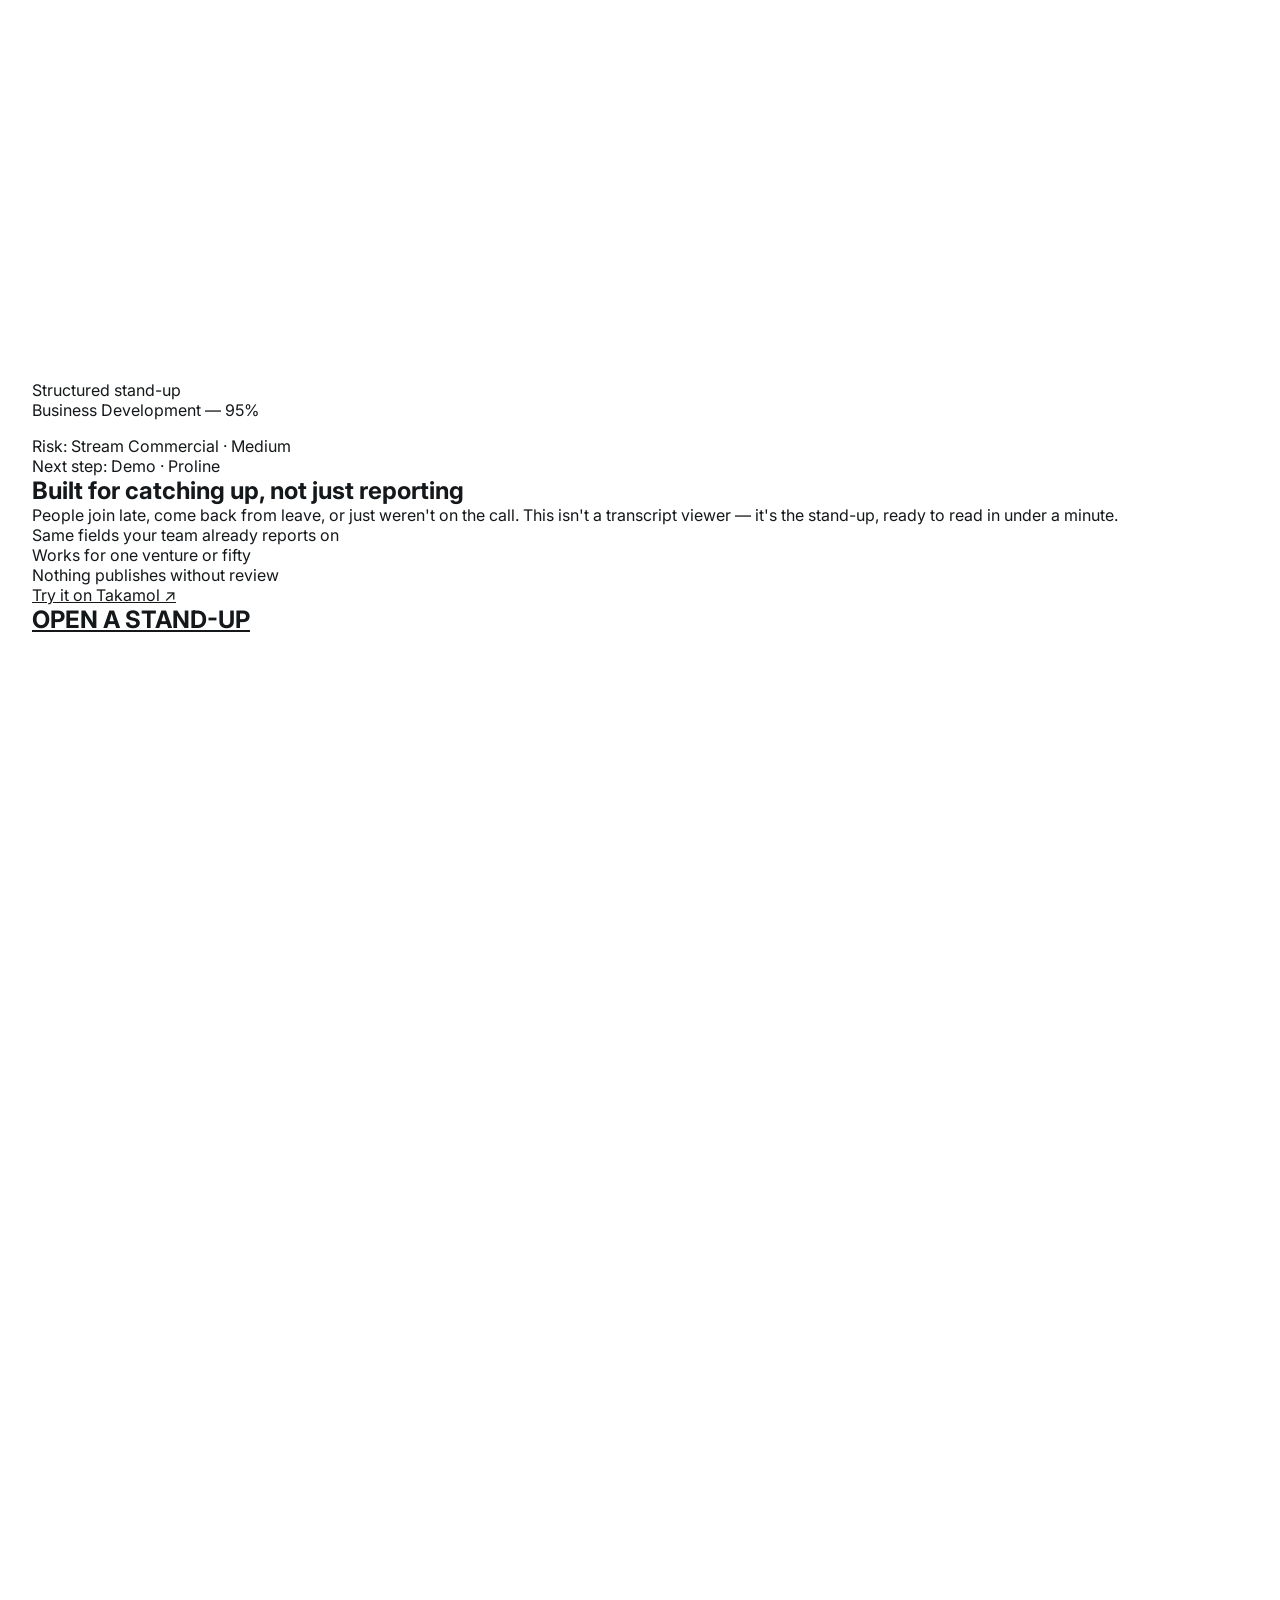
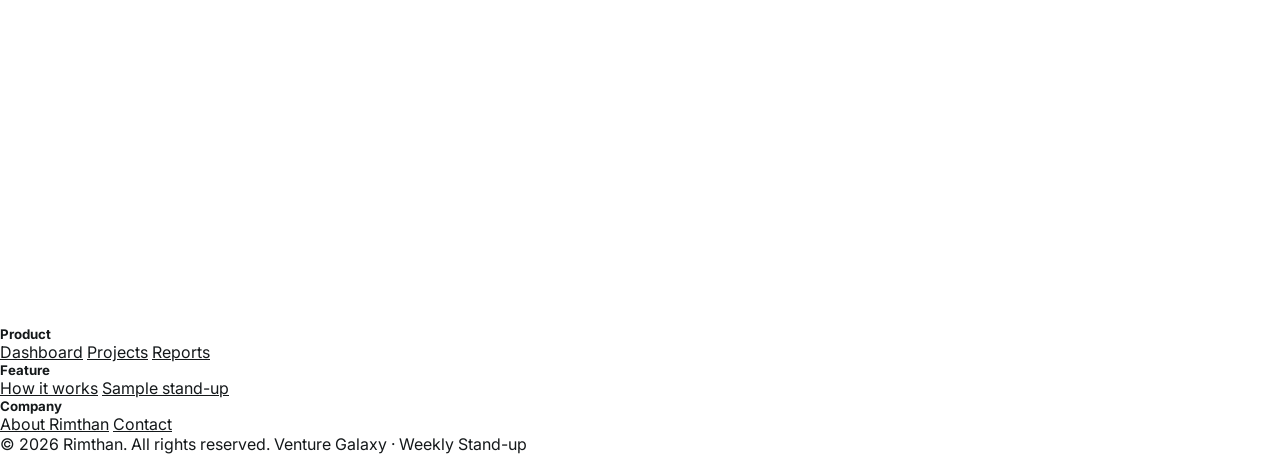
==== commit a5ce2bcc: "Update index.html" ====
--- a/index.html
+++ b/index.html
@@ -6,20 +6,20 @@
 <title>Rimthan · Venture Galaxy</title>
 <link rel="stylesheet" href="style.css">
 <link rel="preconnect" href="https://fonts.googleapis.com">
-<link href="https://fonts.googleapis.com/css2?family=Inter:wght@400;500;600;700;800&display=swap" rel="stylesheet">
+<link href="https://fonts.googleapis.com/css2?family=Archivo+Black&family=Inter:wght@400;500;600;700;800&family=IBM+Plex+Mono:wght@400;500&display=swap" rel="stylesheet">
 </head>
 <body class="map-page">
 
-  <!-- ================= HEADER (shared) ================= -->
+  <!-- ================= HEADER ================= -->
   <header class="header">
     <a href="index.html" class="brand">
       <span class="brand-mark"></span>
       <span class="brand-word">Rimthan</span>
     </a>
     <nav>
-      <a href="https://framework.rimthan.cloud/home/">Framework</a>
-      <a href="https://framework.rimthan.cloud/skills/?item=mcp">Rimthan for Claude</a>
-       <a href="index.html" class="active">Weakly Standup</a>
+      <a href="index.html" class="active">Dashboard</a>
+      <a href="#">Projects</a>
+      <a href="#">Reports</a>
     </nav>
     <div class="header-right">
       <div class="search-pill">
@@ -33,61 +33,150 @@
   </header>
 
   <main>
-    <!-- ================= HERO: dark card + interactive chart ================= -->
-    <div class="hero-card">
-      <div class="hero-eyebrow">Venture Galaxy · Weekly Stand-up</div>
-      <h1>Every venture's <span class="accent">weekly pulse</span>, in one place.</h1>
-      <p class="lede">Follow the route to any venture Rimthan is building. Click a node for its health at a glance, or step straight into this week's AI-generated stand-up.</p>
+    <!-- ================= POSTER HERO ================= -->
+    <section class="poster-hero">
+      <div class="poster-eyebrow">Venture Galaxy · Weekly Stand-up</div>
+      <h1>
+        WE TURN EVERY <span class="word-wrap">MEETING<svg class="scribble-circle" viewBox="0 0 320 110" style="left:-6%;top:-30%;width:112%;height:170%;"><ellipse cx="160" cy="55" rx="155" ry="48" transform="rotate(-4 160 55)"/></svg></span>
+        INTO A <span class="glow-word">READABLE STAND-UP.</span>
+      </h1>
+      <p class="lede">Paste this week's meeting transcript and Rimthan organizes it into a clean, structured stand-up — priorities, wins, risks, and asks — for anyone catching up or looking back.</p>
+      <div class="btn-row">
+        <a class="btn-dark" href="project.html?venture=takamol">See a real stand-up ↗</a>
+        <a class="btn-line" href="#how-it-works">How it works</a>
+      </div>
+    </section>
 
-      <div class="chart-stage" id="chartStage">
-        <!-- galaxy chart SVG is rendered by map.js -->
-        <div class="overlay-layer" id="overlayLayer"></div>
+    <!-- ================= SEARCHABLE / FILTERABLE VENTURE GRID ================= -->
+    <div class="toolbar">
+      <div class="search-input-wrap">
+        <svg viewBox="0 0 24 24" fill="none" xmlns="http://www.w3.org/2000/svg"><circle cx="11" cy="11" r="7" stroke-width="2"/><path d="M20 20L16.65 16.65" stroke-width="2" stroke-linecap="round"/></svg>
+        <input type="text" class="search-input" id="ventureSearch" placeholder="Search ventures…">
       </div>
+      <div class="filter-pills" id="healthFilters"><!-- filled by map.js --></div>
+      <div class="result-count" id="resultCount"></div>
+    </div>
+    <div class="venture-grid" id="ventureGrid"><!-- filled by map.js --></div>
+    <div class="map-legend">
+      <div class="legend-item" style="color:var(--on-track)"><span class="legend-dot"></span> On Track</div>
+      <div class="legend-item" style="color:var(--at-risk)"><span class="legend-dot"></span> At Risk</div>
+      <div class="legend-item" style="color:var(--off-track)"><span class="legend-dot"></span> Off Track</div>
+    </div>
 
-      <div class="hero-cta-row">
-        <a class="btn-lime" href="project.html?venture=takamol">Open Takamol's stand-up <span>→</span></a>
-        <a class="btn-outline" href="#glance">View this week at a glance</a>
+    <!-- ================= HOW IT WORKS: NUMBERED ACCORDION ================= -->
+    <section id="how-it-works">
+      <h2 class="section-heading">How the transcript feature works</h2>
+      <p class="section-sub">Not translation between languages — translation from raw conversation into something worth reading. Four steps, no manual write-up.</p>
+
+      <div class="accordion" id="accordion">
+        <div class="acc-row open" data-row="1">
+          <div class="acc-row-top">
+            <span class="acc-num display">01</span>
+            <span class="acc-title">Paste the meeting transcript</span>
+            <span class="acc-toggle"><svg viewBox="0 0 24 24" fill="none" xmlns="http://www.w3.org/2000/svg"><path d="M12 5V19M5 12H19" stroke-width="2" stroke-linecap="round"/></svg></span>
+          </div>
+          <div class="acc-body"><p>Drop the raw call transcript or notes into a venture's stand-up page — no formatting or cleanup needed first.</p></div>
+        </div>
+        <div class="acc-row" data-row="2">
+          <div class="acc-row-top">
+            <span class="acc-num display">02</span>
+            <span class="acc-title">Rimthan structures it</span>
+            <span class="acc-toggle"><svg viewBox="0 0 24 24" fill="none" xmlns="http://www.w3.org/2000/svg"><path d="M12 5V19M5 12H19" stroke-width="2" stroke-linecap="round"/></svg></span>
+          </div>
+          <div class="acc-body"><p>Priorities, wins, risks, blockers and leadership asks get pulled out and sorted into the same fields your team already reports on.</p></div>
+        </div>
+        <div class="acc-row" data-row="3">
+          <div class="acc-row-top">
+            <span class="acc-num display">03</span>
+            <span class="acc-title">Review and fine-tune</span>
+            <span class="acc-toggle"><svg viewBox="0 0 24 24" fill="none" xmlns="http://www.w3.org/2000/svg"><path d="M12 5V19M5 12H19" stroke-width="2" stroke-linecap="round"/></svg></span>
+          </div>
+          <div class="acc-body"><p>Nothing publishes blind — a venture lead can edit any field before it's shared, the same way they'd mark up a doc.</p></div>
+        </div>
+        <div class="acc-row" data-row="4">
+          <div class="acc-row-top">
+            <span class="acc-num display">04</span>
+            <span class="acc-title">Share the read-back</span>
+            <span class="acc-toggle"><svg viewBox="0 0 24 24" fill="none" xmlns="http://www.w3.org/2000/svg"><path d="M12 5V19M5 12H19" stroke-width="2" stroke-linecap="round"/></svg></span>
+          </div>
+          <div class="acc-body"><p>Anyone who missed the call — or wants to check back weeks later — opens the venture's page and reads the stand-up, not the transcript.</p></div>
+        </div>
+      </div>
+    </section>
+
+    <!-- ================= TRANSCRIPT MOCKUP ILLUSTRATION ================= -->
+    <section class="mockup-section">
+      <div class="mockup-visual">
+        <div class="mockup-pane raw">
+          <div class="mp-label">Raw transcript</div>
+          <p>
+            <span>Ali: so BizDev is at ninety five percent...</span>
+            <span>Feras: yeah we did the Proline meeting...</span>
+            <span>Kuba: release is done, waiting on prod card...</span>
+            <span>Ali: commercial stream is medium risk...</span>
+          </p>
+        </div>
+        <div class="mockup-arrow">
+          <svg viewBox="0 0 24 24" fill="none" xmlns="http://www.w3.org/2000/svg"><path d="M5 12H19M19 12L13 6M19 12L13 18" stroke-width="2" stroke-linecap="round" stroke-linejoin="round"/></svg>
+        </div>
+        <div class="mockup-pane structured">
+          <div class="mp-label">Structured stand-up</div>
+          <div class="mp-row"><span class="mp-dot"></span>Business Development — 95%</div>
+          <div class="mp-bar"><div class="mp-bar-fill" style="width:95%"></div></div>
+          <div class="mp-row" style="margin-top:16px;"><span class="mp-dot" style="background:var(--at-risk)"></span>Risk: Stream Commercial · Medium</div>
+          <div class="mp-row"><span class="mp-dot"></span>Next step: Demo · Proline</div>
+        </div>
+      </div>
+      <div class="mockup-copy">
+        <h2 class="section-heading">Built for catching up, not just reporting</h2>
+        <p>People join late, come back from leave, or just weren't on the call. This isn't a transcript viewer — it's the stand-up, ready to read in under a minute.</p>
+        <ul>
+          <li>Same fields your team already reports on</li>
+          <li>Works for one venture or fifty</li>
+          <li>Nothing publishes without review</li>
+        </ul>
+        <a class="btn-dark" href="project.html?venture=takamol">Try it on Takamol ↗</a>
+      </div>
+    </section>
+
+    <!-- ================= BIG CTA BANNER ================= -->
+    <section class="cta-banner">
+      <div class="cta-banner-wrap">
+        <a href="project.html?venture=takamol" class="btn-line" style="border:none;">
+          <h2>
+            OPEN A STAND-UP
+            <svg viewBox="0 0 24 24" fill="none" xmlns="http://www.w3.org/2000/svg"><path d="M7 17L17 7M17 7H8M17 7V16" stroke-width="2.5" stroke-linecap="round" stroke-linejoin="round"/></svg>
+          </h2>
+        </a>
+      </div>
+    </section>
+  </main>
+
+  <!-- ================= FOOTER ================= -->
+  <footer class="site-footer">
+    <div class="footer-inner">
+      <div class="footer-col">
+        <h5>Product</h5>
+        <a href="index.html">Dashboard</a>
+        <a href="#">Projects</a>
+        <a href="#">Reports</a>
+      </div>
+      <div class="footer-col">
+        <h5>Feature</h5>
+        <a href="#how-it-works">How it works</a>
+        <a href="project.html?venture=takamol">Sample stand-up</a>
+      </div>
+      <div class="footer-col">
+        <h5>Company</h5>
+        <a href="#">About Rimthan</a>
+        <a href="#">Contact</a>
       </div>
     </div>
-
-    <div class="map-legend">
-      <div class="legend-item" data-health="On Track" style="color:var(--on-track)"><span class="legend-dot"></span> On Track</div>
-      <div class="legend-item" data-health="At Risk" style="color:var(--at-risk)"><span class="legend-dot"></span> At Risk</div>
-      <div class="legend-item" data-health="Off Track" style="color:var(--off-track)"><span class="legend-dot"></span> Off Track</div>
+    <div class="footer-bottom">
+      <span>© 2026 Rimthan. All rights reserved.</span>
+      <span>Venture Galaxy · Weekly Stand-up</span>
     </div>
-
-    <!-- ================= AI STAND-UP FEATURE BANNER ================= -->
-    <div class="section-label">New</div>
-    <div class="feature-banner">
-      <div class="feature-banner-left">
-        <div class="feature-icon">
-          <svg viewBox="0 0 24 24" fill="none" xmlns="http://www.w3.org/2000/svg">
-            <path d="M12 2L14 8L20 10L14 12L12 18L10 12L4 10L10 8L12 2Z" fill="white"/>
-          </svg>
-        </div>
-        <div>
-          <h3>AI Weekly Stand-up <span class="pill-new">NEW</span></h3>
-          <p>Every venture's update — priorities, wins, risks, leadership asks — generated automatically each week and dropped straight into its page. No manual write-up required.</p>
-        </div>
-      </div>
-      <a class="btn-white" href="project.html?venture=takamol">See it in action →</a>
-    </div>
-
-    <!-- ================= AT A GLANCE ================= -->
-    <div class="section-label" id="glance">This week at a glance</div>
-    <div class="info-grid">
-      <div class="info-card">
-        <h4>Browse by health</h4>
-        <p class="desc">Every venture's current status, generated fresh each week.</p>
-        <div class="health-tags" id="healthTags"><!-- filled by map.js --></div>
-      </div>
-      <div class="info-card">
-        <h4>Stand-up coverage</h4>
-        <p class="desc">How many ventures have an AI-generated update this week.</p>
-        <div class="glance-stats" id="glanceStats"><!-- filled by map.js --></div>
-      </div>
-    </div>
-  </main>
+  </footer>
 
   <script src="data.js"></script>
   <script src="map.js"></script>
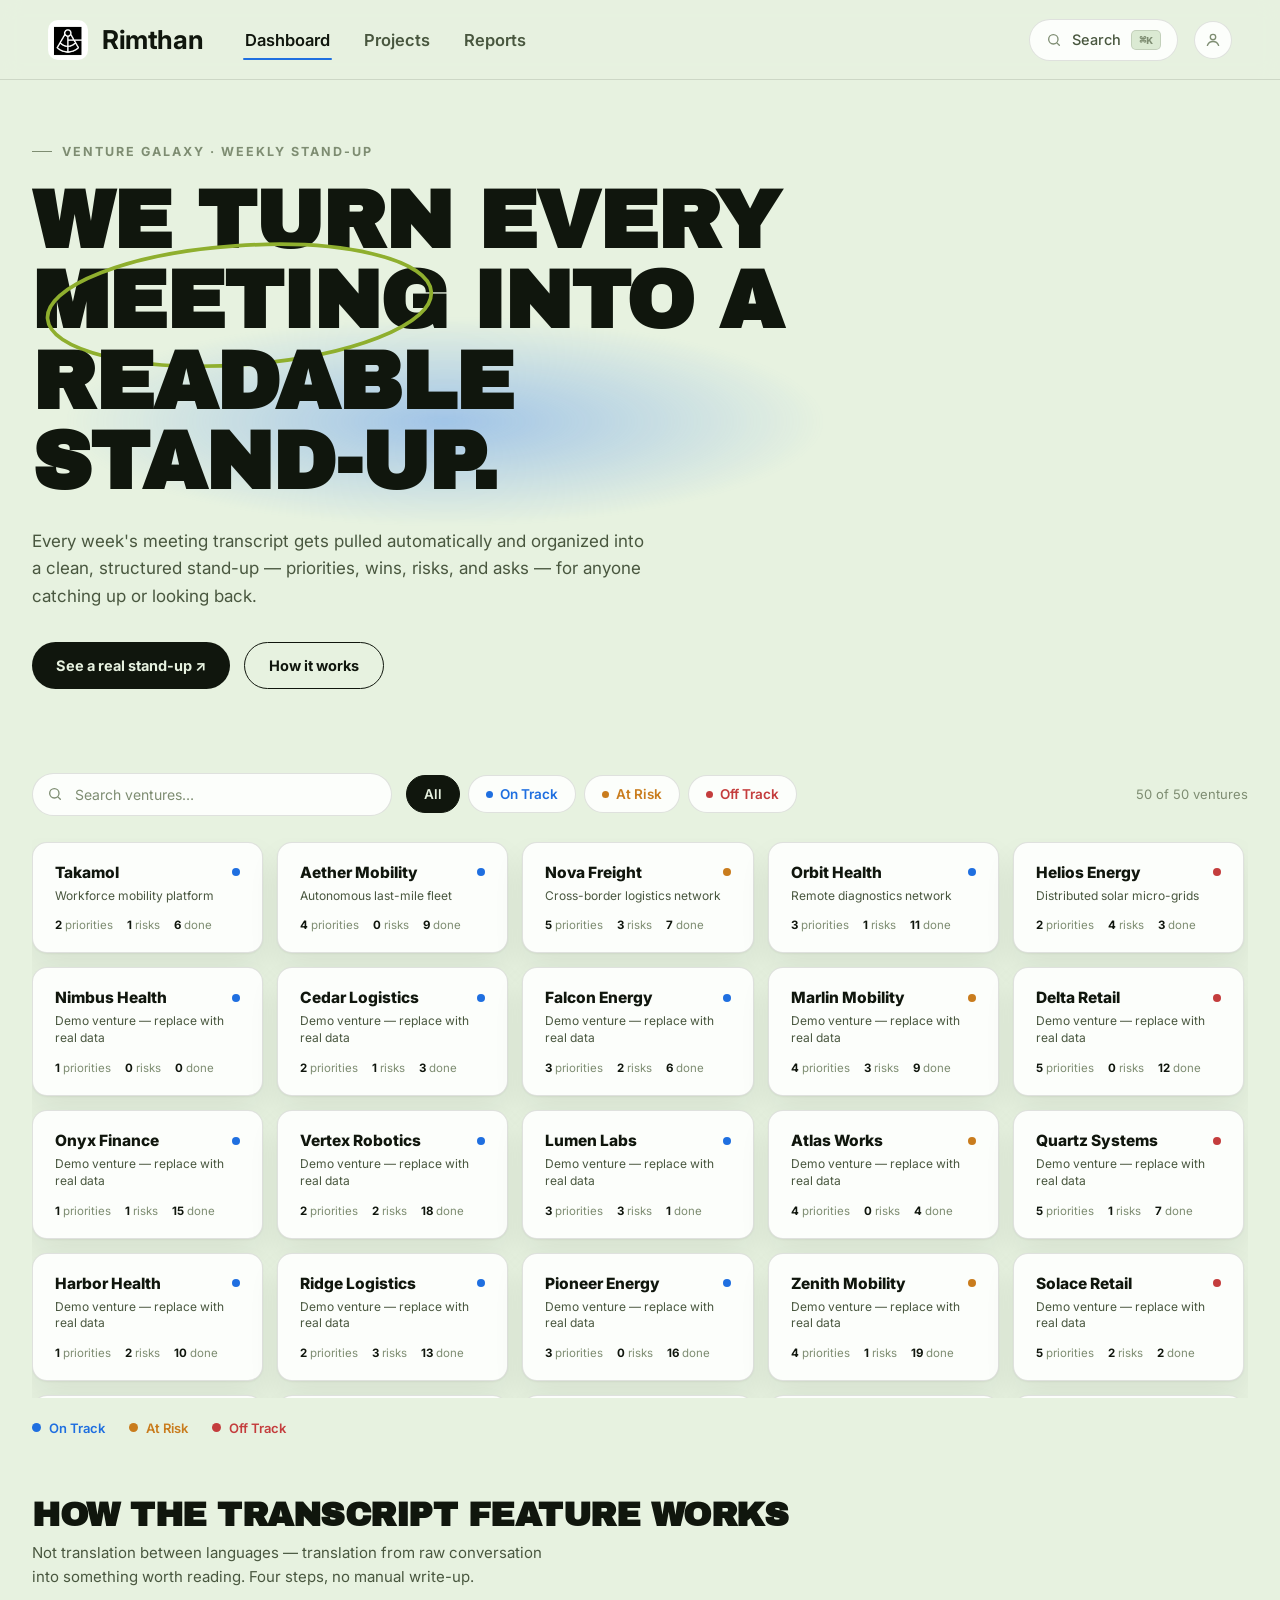
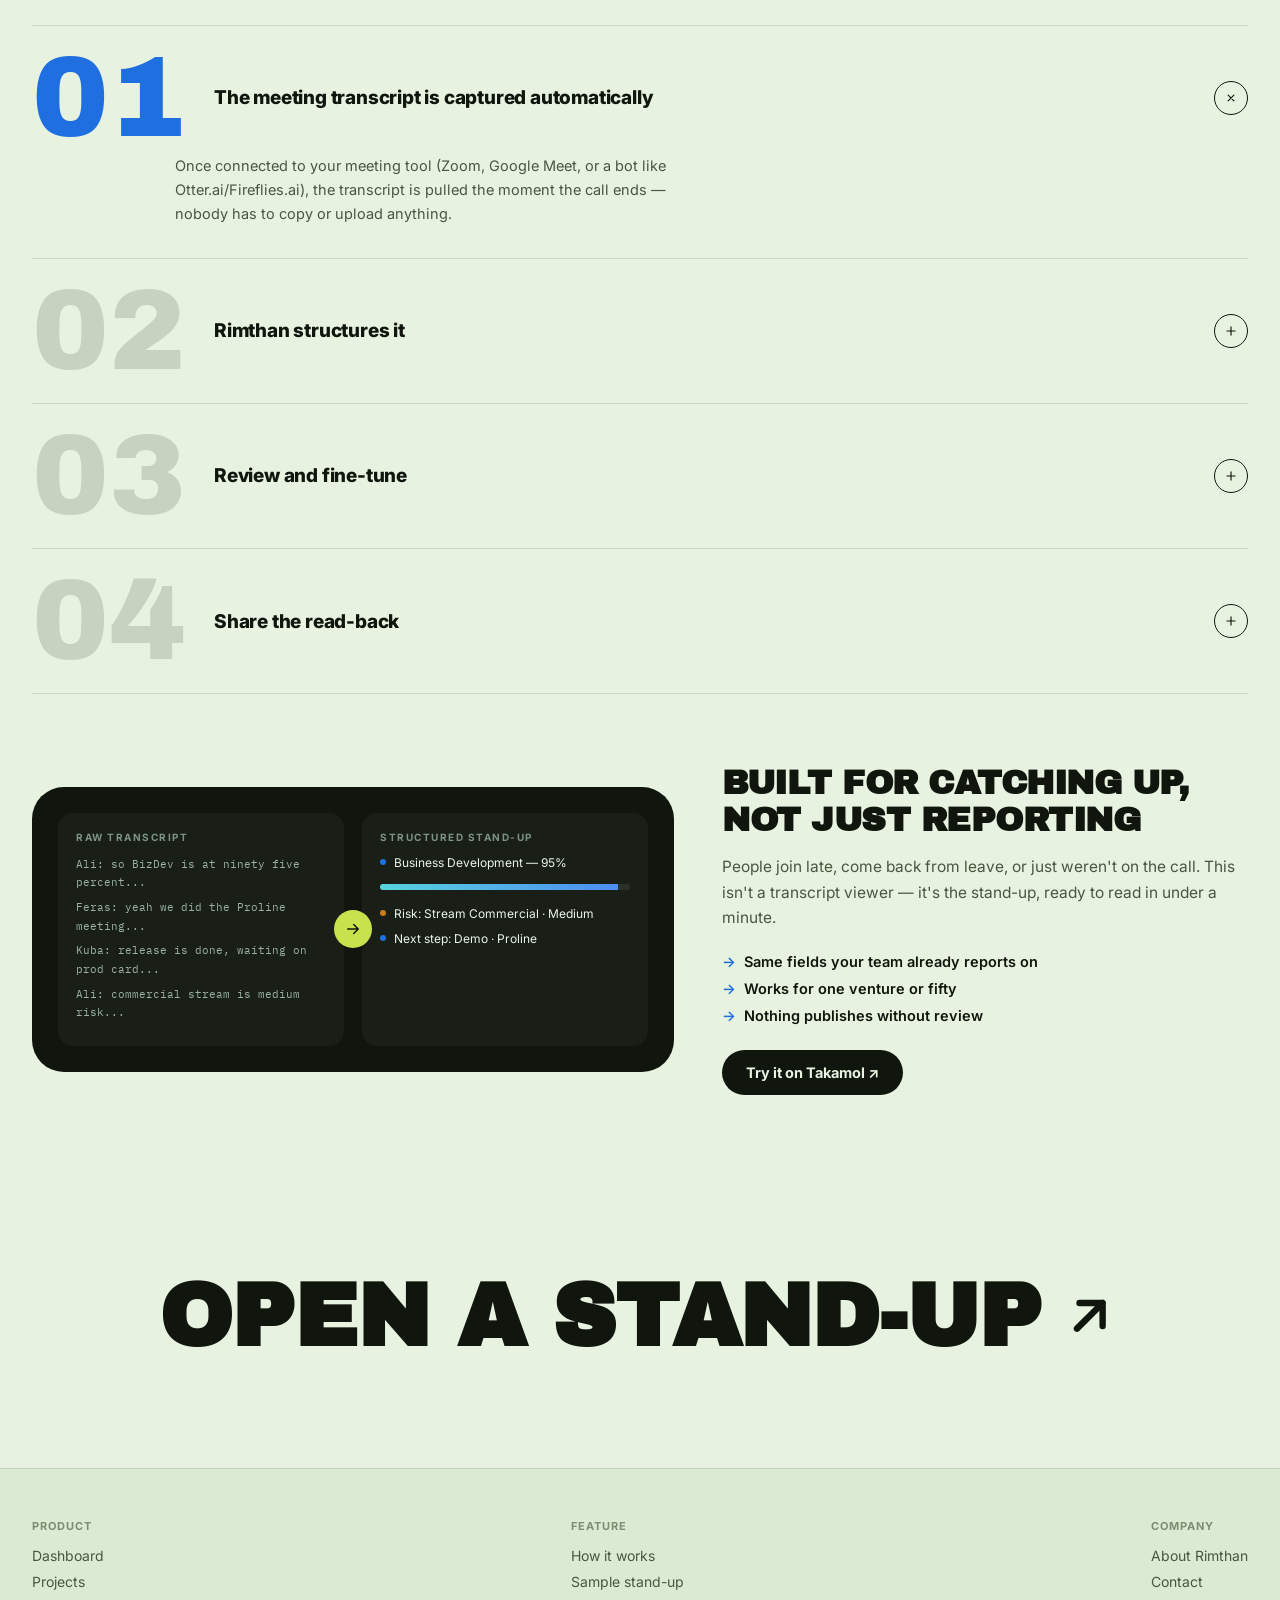
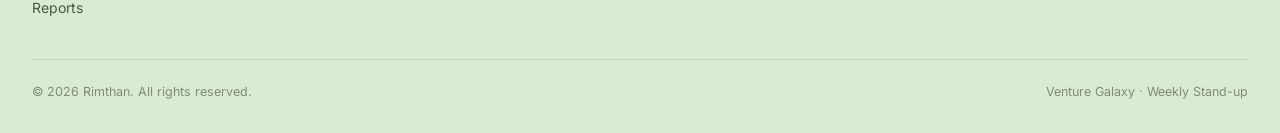
==== commit b0880a8b: "Update index.html" ====
--- a/index.html
+++ b/index.html
@@ -40,7 +40,7 @@
         WE TURN EVERY <span class="word-wrap">MEETING<svg class="scribble-circle" viewBox="0 0 320 110" style="left:-6%;top:-30%;width:112%;height:170%;"><ellipse cx="160" cy="55" rx="155" ry="48" transform="rotate(-4 160 55)"/></svg></span>
         INTO A <span class="glow-word">READABLE STAND-UP.</span>
       </h1>
-      <p class="lede">Paste this week's meeting transcript and Rimthan organizes it into a clean, structured stand-up — priorities, wins, risks, and asks — for anyone catching up or looking back.</p>
+      <p class="lede">Every week's meeting transcript gets pulled automatically and organized into a clean, structured stand-up — priorities, wins, risks, and asks — for anyone catching up or looking back.</p>
       <div class="btn-row">
         <a class="btn-dark" href="project.html?venture=takamol">See a real stand-up ↗</a>
         <a class="btn-line" href="#how-it-works">How it works</a>
@@ -72,10 +72,10 @@
         <div class="acc-row open" data-row="1">
           <div class="acc-row-top">
             <span class="acc-num display">01</span>
-            <span class="acc-title">Paste the meeting transcript</span>
+            <span class="acc-title">The meeting transcript is captured automatically</span>
             <span class="acc-toggle"><svg viewBox="0 0 24 24" fill="none" xmlns="http://www.w3.org/2000/svg"><path d="M12 5V19M5 12H19" stroke-width="2" stroke-linecap="round"/></svg></span>
           </div>
-          <div class="acc-body"><p>Drop the raw call transcript or notes into a venture's stand-up page — no formatting or cleanup needed first.</p></div>
+          <div class="acc-body"><p>Once connected to your meeting tool (Zoom, Google Meet, or a bot like Otter.ai/Fireflies.ai), the transcript is pulled the moment the call ends — nobody has to copy or upload anything.</p></div>
         </div>
         <div class="acc-row" data-row="2">
           <div class="acc-row-top">
--- a/style.css
+++ b/style.css
@@ -1,62 +1,61 @@
 /* =====================================================================
-   RIMTHAN VENTURE GALAXY — DESIGN TOKENS
-   Matched to the Rimthan Framework site: white page, deep forest-green
-   hero card, lime -> cyan -> blue gradient signature, bold clean Inter.
+   RIMTHAN VENTURE GALAXY — DESIGN TOKENS (v3: editorial / light green)
+   Bold poster typography, hand-drawn accents, giant numbered accordion,
+   light green field. Health-status colors are kept deliberately
+   distinct from the background green so status never gets lost in it.
    ===================================================================== */
 :root{
   /* --- surfaces --- */
-  --paper:      #FFFFFF;
-  --paper-soft: #F5F8F6;
-  --hairline:   #E7ECE9;
+  --bg:       #E7F2E0;
+  --bg-deep:  #DBEAD3;
+  --card:     #FCFEFB;
+  --hairline: rgba(16,22,13,0.12);
 
   /* --- text --- */
-  --ink:      #14181A;
-  --ink-soft: #5C6B64;
-  --ink-faint:#93A39B;
-
-  /* --- hero gradient card --- */
-  --hero-deep:  #070E0A;
-  --hero-mid:   #123024;
-  --hero-glow:  #1B4635;
-
-  /* --- brand gradient (the "Venture Galaxy Way") --- */
-  --lime: #D6F25C;
-  --teal: #7FE0A0;
-  --cyan: #57D3DE;
-  --blue: #4C8DF0;
-
-  /* --- health status (functional signal, kept distinct from the brand gradient) --- */
-  --on-track:  #4FAE63;
-  --at-risk:   #E8A23B;
-  --off-track: #E1584E;
+  --ink:      #10160D;
+  --ink-soft: #49573F;
+  --ink-faint:#7E8D72;
+
+  /* --- brand accents --- */
+  --lime:     #C8E24E;
+  --lime-deep:#8FAF2E;
+  --glow-blue:#4C8DF0;
+  --glow-cyan:#57D3DE;
+
+  /* --- health status: intentionally NOT green-on-green --- */
+  --on-track:  #1F6FE0;
+  --at-risk:   #C97C1D;
+  --off-track: #C43D3D;
 
   /* --- shape --- */
-  --radius-xl: 28px;
-  --radius-lg: 20px;
-  --radius-md: 14px;
+  --radius-xl: 32px;
+  --radius-lg: 22px;
+  --radius-md: 15px;
   --radius-sm: 9px;
-  --shadow-card: 0 1px 2px rgba(16,24,20,0.05), 0 14px 30px rgba(16,24,20,0.06);
+  --shadow-card: 0 1px 2px rgba(16,22,13,0.05), 0 16px 32px rgba(16,22,13,0.07);
 }
 
 *{margin:0;padding:0;box-sizing:border-box;}
 html{scroll-behavior:smooth;}
 body{
   font-family:'Inter',sans-serif;
-  background:var(--paper);
+  background:var(--bg);
   color:var(--ink);
   min-height:100vh;
 }
 a{color:inherit;}
 ul{list-style:none;}
 ::-webkit-scrollbar{width:8px;}
-::-webkit-scrollbar-thumb{background:#D5DBD8;border-radius:20px;}
+::-webkit-scrollbar-thumb{background:#C3D4BA;border-radius:20px;}
 ::-webkit-scrollbar-track{background:transparent;}
 @media (prefers-reduced-motion: reduce){
   *{animation-duration:0.001ms !important; animation-iteration-count:1 !important; transition-duration:0.001ms !important;}
 }
 
-/* =====================================================================
-   HEADER — shared across pages, matched to the Rimthan Framework site
+.display{font-family:'Archivo Black',sans-serif;}
+
+/* =====================================================================
+   HEADER
    ===================================================================== */
 .header{
   position:sticky;
@@ -66,7 +65,7 @@
   align-items:center;
   gap:40px;
   padding:0 48px;
-  background:rgba(255,255,255,0.92);
+  background:rgba(231,242,224,0.86);
   backdrop-filter:blur(10px);
   -webkit-backdrop-filter:blur(10px);
   border-bottom:1px solid var(--hairline);
@@ -75,12 +74,7 @@
 .brand{display:flex;align-items:center;gap:14px;text-decoration:none;}
 .brand-mark{
   width:40px;height:40px;border-radius:10px;
-  overflow:hidden;
-  flex-shrink:0;
-  /* crops just the icon square from the left edge of RimthanLogo.png,
-     which is a wide icon+wordmark lockup — background-size:auto 100%
-     scales the whole image to the badge's height, then position:left
-     shows only the leading icon block */
+  overflow:hidden;flex-shrink:0;
   background-image:url('RimthanLogo.png');
   background-size:auto 100%;
   background-position:left center;
@@ -91,303 +85,261 @@
 
 .header nav{display:flex;align-items:center;gap:30px;}
 .header nav a{
-  text-decoration:none;
-  color:var(--ink-soft);
-  font-size:16.5px;
-  font-weight:600;
-  padding:10px 2px;
-  position:relative;
-  transition:color .2s ease;
+  text-decoration:none;color:var(--ink-soft);font-size:16.5px;font-weight:600;
+  padding:10px 2px;position:relative;transition:color .2s ease;
 }
 .header nav a:hover{color:var(--ink);}
 .header nav a.active{color:var(--ink);}
 .header nav a.active::after{
-  content:"";
-  position:absolute; left:0; right:0; bottom:0;
-  height:2px; border-radius:2px;
-  background:var(--blue);
+  content:"";position:absolute;left:0;right:0;bottom:0;height:2px;border-radius:2px;
+  background:var(--on-track);
 }
 
 .header-right{margin-left:auto;display:flex;align-items:center;gap:16px;}
 .search-pill{
-  display:flex;align-items:center;gap:10px;
-  padding:10px 16px;
-  border-radius:999px;
-  border:1px solid var(--hairline);
-  color:var(--ink-soft);
-  font-size:14.5px;
-  font-weight:500;
-  cursor:default;
+  display:flex;align-items:center;gap:10px;padding:10px 16px;border-radius:999px;
+  border:1px solid var(--hairline);color:var(--ink-soft);font-size:14.5px;font-weight:500;cursor:default;
+  background:var(--card);
 }
 .search-pill svg{width:16px;height:16px;flex-shrink:0;stroke:var(--ink-faint);}
 .search-pill kbd{
-  font-size:11.5px;
-  font-weight:600;
-  padding:2px 7px;
-  border-radius:5px;
-  background:var(--paper-soft);
-  border:1px solid var(--hairline);
-  color:var(--ink-faint);
+  font-size:11.5px;font-weight:600;padding:2px 7px;border-radius:5px;
+  background:var(--bg-deep);border:1px solid var(--hairline);color:var(--ink-faint);
 }
 .profile{
-  width:38px;height:38px;border-radius:50%;
-  background:var(--paper-soft);
-  border:1px solid var(--hairline);
-  display:flex;align-items:center;justify-content:center;
-  color:var(--ink-faint);
-  cursor:pointer;
-  flex-shrink:0;
+  width:38px;height:38px;border-radius:50%;background:var(--card);border:1px solid var(--hairline);
+  display:flex;align-items:center;justify-content:center;color:var(--ink-faint);cursor:pointer;flex-shrink:0;
 }
 .profile svg{width:18px;height:18px;stroke:var(--ink-faint);}
 
 /* =====================================================================
-   PAGE 1 — VENTURE GALAXY MAP
-   ===================================================================== */
-.map-page main{max-width:1280px;margin:0 auto;padding:36px 32px 70px;}
-
-/* --- dark hero card --- */
-.hero-card{
-  position:relative;
-  border-radius:var(--radius-xl);
-  overflow:hidden;
-  padding:60px 56px 44px;
-  background:
-    radial-gradient(1100px 520px at 18% 0%, var(--hero-glow), transparent 60%),
-    radial-gradient(900px 500px at 90% 90%, rgba(76,141,240,0.16), transparent 55%),
-    linear-gradient(160deg, var(--hero-mid), var(--hero-deep) 70%);
-  color:#EAF3EE;
-}
-.hero-eyebrow{
-  display:flex;align-items:center;gap:10px;
-  font-size:12.5px;
-  font-weight:700;
-  letter-spacing:2px;
+   POSTER HERO — bold headline, glow word, hand-drawn scribble circle
+   ===================================================================== */
+main{max-width:1280px;margin:0 auto;padding:0 32px;}
+.poster-hero{padding:64px 0 40px;position:relative;}
+.poster-eyebrow{
+  display:flex;align-items:center;gap:10px;font-size:12.5px;font-weight:700;
+  letter-spacing:2px;text-transform:uppercase;color:var(--ink-faint);margin-bottom:22px;
+}
+.poster-eyebrow::before{content:"";width:20px;height:1px;background:var(--ink-faint);}
+.poster-hero h1{
+  font-family:'Archivo Black',sans-serif;
+  font-size:clamp(38px,6.4vw,84px);
+  line-height:0.98;
+  letter-spacing:-1px;
   text-transform:uppercase;
-  color:var(--lime);
-  margin-bottom:20px;
-}
-.hero-eyebrow::before{content:"";width:16px;height:1px;background:var(--lime);}
-.hero-card h1{
-  font-size:clamp(32px,4.4vw,52px);
-  font-weight:800;
-  letter-spacing:-1px;
-  line-height:1.08;
-  margin-bottom:16px;
-  max-width:16ch;
-}
-.hero-card h1 .accent{
-  background:linear-gradient(90deg, var(--lime), var(--cyan));
-  -webkit-background-clip:text;
-  background-clip:text;
-  color:transparent;
-}
-.hero-card p.lede{
-  color:#AFC3B9;
-  font-size:16.5px;
-  line-height:1.6;
-  max-width:56ch;
-  margin-bottom:36px;
-}
-
-/* --- chart --- */
-.chart-stage{position:relative;}
-.chart-stage svg.galaxy-svg{width:100%;height:auto;display:block;}
-
-.route-path{
-  fill:none;
-  stroke:url(#routeGradient);
-  stroke-width:2.5;
-  stroke-linecap:round;
-  filter:drop-shadow(0 0 6px rgba(215,242,94,0.35));
-  stroke-dasharray:6 10;
-  animation:flow 26s linear infinite;
-}
-@keyframes flow{ to{ stroke-dashoffset:-500; } }
-.contour{fill:none;stroke:rgba(255,255,255,0.05);stroke-width:1;}
-.horizon-grid line{stroke:rgba(255,255,255,0.035);stroke-width:1;}
-.star{fill:#ffffff;opacity:0.35;}
-
-.node{cursor:pointer;}
-.node-ring{
-  fill:none;stroke-width:1.5;opacity:0.55;
-  transform-origin:center;
-  animation:pulse 3.2s ease-in-out infinite;
-}
-@keyframes pulse{
-  0%,100%{transform:scale(1);opacity:0.4;}
-  50%{transform:scale(1.28);opacity:0.05;}
-}
-.node-core{stroke-width:2;}
-.node:hover .node-core, .node.active .node-core{filter:drop-shadow(0 0 10px currentColor);}
-.node-health-dot{stroke:var(--hero-deep);stroke-width:2;}
-.node-label{font-size:15px;font-weight:700;fill:#F4FAF7;}
-.node-bearing{font-size:10.5px;fill:#7C9188;letter-spacing:0.4px;}
-
-.hero-cta-row{display:flex;gap:14px;margin-top:38px;flex-wrap:wrap;}
-.btn-lime{
-  display:inline-flex;align-items:center;gap:10px;
-  padding:13px 22px;border-radius:999px;
-  background:var(--lime);
-  color:#1B2A16;
-  font-weight:700;font-size:14.5px;
-  text-decoration:none;
-  transition:.2s;
-}
-.btn-lime:hover{filter:brightness(1.05);transform:translateY(-1px);}
-.btn-outline{
-  display:inline-flex;align-items:center;gap:10px;
-  padding:13px 22px;border-radius:999px;
-  border:1px solid rgba(255,255,255,0.22);
-  color:#EAF3EE;
-  font-weight:700;font-size:14.5px;
-  text-decoration:none;
-  transition:.2s;
-}
-.btn-outline:hover{background:rgba(255,255,255,0.06);}
-
-/* --- overlay card (holographic detail on node click) --- */
-.overlay-layer{position:absolute;inset:0;pointer-events:none;}
-.overlay-card{
-  position:absolute;width:250px;padding:20px 22px;
-  border-radius:var(--radius-md);
-  background:rgba(10,20,15,0.92);
-  border:1px solid rgba(215,242,94,0.28);
-  box-shadow:0 18px 40px rgba(0,0,0,0.45);
-  backdrop-filter:blur(10px);
-  opacity:0;transform:translateY(6px) scale(0.96);
-  pointer-events:none;
-  transition:opacity .28s ease, transform .28s ease;
-  z-index:50;
-}
-.overlay-card.visible{opacity:1;transform:translateY(0) scale(1);pointer-events:auto;}
-.overlay-card .oc-title{font-size:16px;font-weight:800;margin-bottom:2px;color:#F4FAF7;}
-.overlay-card .oc-tagline{font-size:12px;color:#9BB1A6;margin-bottom:14px;}
-.oc-health{display:flex;align-items:center;gap:8px;font-size:12px;font-weight:600;margin-bottom:14px;}
-.oc-led{width:8px;height:8px;border-radius:50%;background:currentColor;box-shadow:0 0 8px currentColor;}
-.oc-stats{display:grid;grid-template-columns:repeat(3,1fr);gap:8px;margin-bottom:16px;}
-.oc-stat{background:rgba(255,255,255,0.05);border-radius:var(--radius-sm);padding:9px 6px;text-align:center;}
-.oc-stat b{display:block;font-size:16px;color:var(--lime);}
-.oc-stat span{font-size:9.5px;color:#7C9188;text-transform:uppercase;letter-spacing:0.4px;}
-.oc-cta{
-  display:flex;align-items:center;justify-content:space-between;width:100%;
-  padding:9px 12px;border-radius:999px;
-  border:1px solid rgba(215,242,94,0.3);
-  background:rgba(215,242,94,0.08);
-  color:var(--lime);font-size:12.5px;font-weight:700;
-  text-decoration:none;cursor:pointer;transition:.2s;
-}
-.oc-cta:hover{background:rgba(215,242,94,0.16);}
-
-/* --- legend --- */
-.map-legend{display:flex;gap:24px;margin-top:26px;flex-wrap:wrap;}
+  max-width:15ch;
+}
+.poster-hero .word-wrap{position:relative;display:inline-block;}
+.poster-hero .glow-word{position:relative;display:inline-block;}
+.poster-hero .glow-word::before{
+  content:"";position:absolute;left:-14%;right:-14%;top:-40%;bottom:-40%;
+  background:radial-gradient(closest-side, rgba(76,141,240,0.45), transparent 72%);
+  z-index:-1;filter:blur(2px);
+}
+.scribble-circle{
+  position:absolute;pointer-events:none;
+  stroke:var(--lime-deep);stroke-width:3;fill:none;
+}
+.poster-hero .lede{
+  margin-top:26px;
+  font-size:17px;color:var(--ink-soft);max-width:56ch;line-height:1.6;
+}
+.poster-hero .btn-row{display:flex;gap:14px;margin-top:32px;flex-wrap:wrap;}
+.btn-dark{
+  display:inline-flex;align-items:center;gap:10px;padding:14px 24px;border-radius:999px;
+  background:var(--ink);color:var(--bg);font-weight:700;font-size:14.5px;text-decoration:none;transition:.2s;
+}
+.btn-dark:hover{transform:translateY(-1px);}
+.btn-line{
+  display:inline-flex;align-items:center;gap:10px;padding:14px 24px;border-radius:999px;
+  border:1.5px solid var(--ink);color:var(--ink);font-weight:700;font-size:14.5px;text-decoration:none;transition:.2s;
+}
+.btn-line:hover{background:rgba(16,22,13,0.05);}
+
+/* =====================================================================
+   TOOLBAR + VENTURE GRID (scales to any number of ventures)
+   ===================================================================== */
+.toolbar{display:flex;align-items:center;gap:14px;flex-wrap:wrap;margin:44px 0 22px;}
+.search-input-wrap{position:relative;flex:1;min-width:220px;max-width:360px;}
+.search-input-wrap svg{position:absolute;left:15px;top:50%;transform:translateY(-50%);width:16px;height:16px;stroke:var(--ink-faint);pointer-events:none;}
+.search-input{
+  width:100%;padding:12px 16px 12px 42px;border-radius:999px;
+  border:1px solid var(--hairline);background:var(--card);color:var(--ink);
+  font-size:14px;font-family:inherit;outline:none;transition:.2s;
+}
+.search-input::placeholder{color:var(--ink-faint);}
+.search-input:focus{border-color:var(--on-track);}
+
+.filter-pills{display:flex;gap:8px;flex-wrap:wrap;}
+.filter-pill{
+  padding:10px 17px;border-radius:999px;border:1px solid var(--hairline);background:var(--card);
+  color:var(--ink-soft);font-size:13.5px;font-weight:600;font-family:inherit;cursor:pointer;transition:.2s;
+  display:flex;align-items:center;gap:7px;
+}
+.filter-pill .dot{width:7px;height:7px;border-radius:50%;background:currentColor;}
+.filter-pill:hover{border-color:var(--ink-faint);}
+.filter-pill.active{background:var(--ink);color:var(--bg);border-color:var(--ink);}
+
+.result-count{font-size:13px;color:var(--ink-faint);margin-left:auto;}
+
+.venture-grid{
+  display:grid;grid-template-columns:repeat(auto-fill, minmax(230px, 1fr));gap:14px;
+  max-height:560px;overflow-y:auto;padding:4px 4px 4px 0;
+}
+.venture-card{
+  display:block;text-decoration:none;padding:20px 22px;border-radius:var(--radius-md);
+  background:var(--card);border:1px solid var(--hairline);box-shadow:var(--shadow-card);transition:.2s;
+}
+.venture-card:hover{transform:translateY(-2px);border-color:var(--ink-faint);}
+.venture-card .vc-top{display:flex;align-items:center;justify-content:space-between;gap:10px;margin-bottom:6px;}
+.venture-card .vc-name{font-size:15.5px;font-weight:800;color:var(--ink);}
+.venture-card .vc-health-dot{width:8px;height:8px;border-radius:50%;background:currentColor;flex-shrink:0;}
+.venture-card .vc-tagline{font-size:12px;color:var(--ink-soft);margin-bottom:14px;line-height:1.4;}
+.venture-card .vc-stats{display:flex;gap:14px;font-size:11.5px;color:var(--ink-faint);}
+.venture-card .vc-stats b{color:var(--ink);font-weight:700;}
+.no-results{color:var(--ink-faint);font-size:14px;padding:30px 4px;grid-column:1 / -1;text-align:center;}
+
+.map-legend{display:flex;gap:24px;margin:22px 0 60px;flex-wrap:wrap;}
 .legend-item{display:flex;align-items:center;gap:8px;font-size:13px;font-weight:600;color:var(--ink-soft);}
 .legend-dot{width:9px;height:9px;border-radius:50%;background:currentColor;}
 
 /* =====================================================================
-   LIGHT CONTENT SECTIONS BELOW THE HERO (map page)
-   ===================================================================== */
-.section-label{
-  font-size:12px;font-weight:700;letter-spacing:1.6px;text-transform:uppercase;
-  color:var(--ink-faint);margin:52px 0 18px;
-}
-
-.feature-banner{
-  display:flex;align-items:center;justify-content:space-between;gap:28px;
-  flex-wrap:wrap;
-  padding:30px 34px;
-  border-radius:var(--radius-lg);
-  background:linear-gradient(115deg, #2E63D6, #57B6E8);
-  color:#fff;
-}
-.feature-banner-left{display:flex;align-items:center;gap:20px;}
-.feature-icon{
-  width:52px;height:52px;border-radius:14px;
-  background:rgba(255,255,255,0.16);
+   NUMBERED ACCORDION — "How the transcript feature works"
+   ===================================================================== */
+.section-heading{
+  font-family:'Archivo Black',sans-serif;
+  font-size:clamp(24px,3vw,34px);
+  text-transform:uppercase;
+  letter-spacing:-0.5px;
+  margin-bottom:8px;
+}
+.section-sub{color:var(--ink-soft);font-size:15px;max-width:60ch;margin-bottom:36px;line-height:1.6;}
+
+.accordion{border-top:1px solid var(--hairline);}
+.acc-row{border-bottom:1px solid var(--hairline);padding:26px 0;cursor:pointer;}
+.acc-row-top{display:grid;grid-template-columns:auto 1fr auto;align-items:center;gap:28px;}
+.acc-num{
+  font-family:'Archivo Black',sans-serif;
+  font-size:clamp(56px,9vw,120px);
+  line-height:0.8;
+  color:var(--ink);
+  opacity:0.14;
+  transition:opacity .25s ease;
+  user-select:none;
+}
+.acc-row.open .acc-num{opacity:1;color:var(--on-track);}
+.acc-title{font-size:19px;font-weight:800;letter-spacing:-0.2px;}
+.acc-toggle{
+  width:34px;height:34px;border-radius:50%;border:1.5px solid var(--ink);
+  display:flex;align-items:center;justify-content:center;flex-shrink:0;transition:.2s;
+}
+.acc-toggle svg{width:14px;height:14px;stroke:var(--ink);transition:transform .25s ease;}
+.acc-row.open .acc-toggle svg{transform:rotate(45deg);}
+.acc-body{
+  max-height:0;overflow:hidden;transition:max-height .3s ease;
+  padding-left:calc(clamp(56px,9vw,120px) + 28px);
+}
+.acc-row.open .acc-body{max-height:220px;}
+.acc-body p{color:var(--ink-soft);font-size:14.5px;line-height:1.65;max-width:60ch;padding-top:10px;padding-bottom:6px;}
+
+/* =====================================================================
+   TRANSCRIPT MOCKUP — custom illustration, no stock photography
+   ===================================================================== */
+.mockup-section{
+  display:grid;grid-template-columns:1.1fr 0.9fr;gap:48px;align-items:center;
+  padding:70px 0;
+}
+.mockup-visual{
+  background:var(--ink);border-radius:var(--radius-xl);
+  padding:26px;display:grid;grid-template-columns:1fr 1fr;gap:18px;
+  position:relative;overflow:hidden;
+}
+.mockup-pane{background:rgba(255,255,255,0.04);border-radius:var(--radius-md);padding:18px;}
+.mockup-pane .mp-label{font-size:10px;letter-spacing:1.5px;text-transform:uppercase;color:#7C9188;margin-bottom:12px;font-weight:700;}
+.mockup-pane.raw p{
+  font-size:11px;line-height:1.7;color:#9BB1A6;font-family:'IBM Plex Mono',monospace;
+}
+.mockup-pane.raw p span{display:block;margin-bottom:6px;}
+.mockup-arrow{
+  position:absolute;left:50%;top:50%;transform:translate(-50%,-50%);
+  width:38px;height:38px;border-radius:50%;background:var(--lime);
   display:flex;align-items:center;justify-content:center;
-  flex-shrink:0;
-}
-.feature-icon svg{width:26px;height:26px;}
-.feature-banner h3{font-size:18px;font-weight:800;display:flex;align-items:center;gap:10px;}
-.pill-new{
-  font-size:10.5px;font-weight:800;letter-spacing:0.5px;
-  background:rgba(255,255,255,0.22);padding:3px 10px;border-radius:999px;
-}
-.feature-banner p{font-size:14px;color:rgba(255,255,255,0.86);margin-top:6px;max-width:56ch;line-height:1.55;}
-.feature-banner .btn-white{
-  flex-shrink:0;
-  display:inline-flex;align-items:center;gap:8px;
-  padding:12px 20px;border-radius:999px;
-  background:#fff;color:#1F4FB0;
-  font-weight:700;font-size:13.5px;
-  text-decoration:none;white-space:nowrap;
-}
-
-.info-grid{display:grid;grid-template-columns:1fr 1fr;gap:20px;margin-top:20px;}
-.info-card{
-  background:var(--paper-soft);
-  border:1px solid var(--hairline);
-  border-radius:var(--radius-lg);
-  padding:26px 28px;
-}
-.info-card h4{font-size:15.5px;font-weight:800;margin-bottom:8px;}
-.info-card p.desc{font-size:13.5px;color:var(--ink-soft);line-height:1.6;margin-bottom:18px;}
-
-.health-tags{display:flex;gap:10px;flex-wrap:wrap;}
-.health-tag{
-  display:flex;align-items:center;gap:7px;
-  padding:8px 14px;border-radius:999px;
-  background:var(--paper);border:1px solid var(--hairline);
-  font-size:13px;font-weight:600;color:var(--ink);
-}
-.health-tag .dot{width:8px;height:8px;border-radius:50%;background:currentColor;}
-
-.glance-stats{display:flex;gap:22px;}
-.glance-stat b{display:block;font-size:26px;font-weight:800;}
-.glance-stat span{font-size:12px;color:var(--ink-soft);}
-
-/* =====================================================================
-   PAGE 2 — PROJECT / VENTURE WEEKLY UPDATE
-   ===================================================================== */
-.detail-page main{max-width:1180px;margin:0 auto;padding:40px 32px 80px;}
-
-.breadcrumb{
-  font-size:13px;color:var(--ink-faint);
-  display:flex;align-items:center;gap:8px;margin-bottom:22px;
-}
+}
+.mockup-arrow svg{width:18px;height:18px;stroke:var(--ink);}
+.mockup-pane.structured .mp-row{
+  display:flex;align-items:center;gap:8px;margin-bottom:10px;font-size:12px;color:#EAF3EE;
+}
+.mockup-pane.structured .mp-row .mp-dot{width:6px;height:6px;border-radius:50%;background:var(--on-track);flex-shrink:0;}
+.mockup-pane.structured .mp-bar{height:6px;border-radius:4px;background:rgba(255,255,255,0.08);overflow:hidden;margin-top:14px;}
+.mockup-pane.structured .mp-bar-fill{height:100%;background:linear-gradient(90deg, var(--glow-cyan), var(--glow-blue));width:78%;}
+.mockup-copy h2{margin-bottom:16px;}
+.mockup-copy p{color:var(--ink-soft);font-size:15.5px;line-height:1.65;margin-bottom:22px;max-width:52ch;}
+.mockup-copy ul{margin-bottom:26px;}
+.mockup-copy li{
+  position:relative;padding-left:22px;font-size:14.5px;color:var(--ink);margin-bottom:10px;font-weight:600;
+}
+.mockup-copy li::before{content:"→";position:absolute;left:0;color:var(--on-track);}
+
+/* =====================================================================
+   BIG CTA BANNER
+   ===================================================================== */
+.cta-banner{
+  padding:90px 0 70px;text-align:center;position:relative;
+}
+.cta-banner h2{
+  font-family:'Archivo Black',sans-serif;
+  font-size:clamp(40px,7vw,88px);
+  text-transform:uppercase;
+  letter-spacing:-1px;
+  display:inline-flex;align-items:center;gap:18px;
+}
+.cta-banner h2 svg{width:0.7em;height:0.7em;stroke:var(--ink);flex-shrink:0;}
+.cta-banner-wrap{position:relative;display:inline-block;}
+
+/* =====================================================================
+   FOOTER
+   ===================================================================== */
+.site-footer{
+  background:var(--bg-deep);
+  border-top:1px solid var(--hairline);
+  padding:50px 32px 34px;
+  margin-top:20px;
+}
+.footer-inner{max-width:1280px;margin:0 auto;display:flex;justify-content:space-between;gap:32px;flex-wrap:wrap;}
+.footer-col h5{font-size:11px;letter-spacing:1px;text-transform:uppercase;color:var(--ink-faint);margin-bottom:14px;}
+.footer-col a{display:block;font-size:14px;color:var(--ink-soft);text-decoration:none;margin-bottom:9px;}
+.footer-col a:hover{color:var(--ink);}
+.footer-bottom{
+  max-width:1280px;margin:34px auto 0;padding-top:24px;border-top:1px solid var(--hairline);
+  display:flex;justify-content:space-between;gap:16px;flex-wrap:wrap;
+  font-size:12.5px;color:var(--ink-faint);
+}
+
+/* =====================================================================
+   PAGE 2 — PROJECT / VENTURE WEEKLY STAND-UP
+   ===================================================================== */
+.breadcrumb{font-size:13px;color:var(--ink-faint);display:flex;align-items:center;gap:8px;margin:32px 0 0;}
 .breadcrumb a{text-decoration:none;color:var(--ink-soft);font-weight:600;}
 .breadcrumb a:hover{color:var(--ink);}
 
-/* --- header strip: Venture / Lead / Stage / Health --- */
 .venture-strip{
-  display:flex;flex-wrap:wrap;align-items:center;gap:34px;
-  padding:22px 30px;
-  border-radius:var(--radius-lg);
-  background:var(--paper-soft);
-  border:1px solid var(--hairline);
-  margin-bottom:28px;
+  display:flex;flex-wrap:wrap;align-items:center;gap:34px;padding:24px 30px;border-radius:var(--radius-lg);
+  background:var(--card);border:1px solid var(--hairline);box-shadow:var(--shadow-card);margin:24px 0 28px;
 }
 .strip-item{display:flex;flex-direction:column;gap:3px;}
 .strip-item .k{font-size:11px;font-weight:700;letter-spacing:0.6px;text-transform:uppercase;color:var(--ink-faint);}
 .strip-item .v{font-size:15.5px;font-weight:700;color:var(--ink);}
 .strip-item .v.health{display:flex;align-items:center;gap:8px;}
-.strip-logo{margin-left:auto;font-weight:800;font-size:15px;color:var(--ink-soft);}
-
-/* --- priority cards --- */
+.strip-logo{margin-left:auto;font-family:'Archivo Black',sans-serif;font-size:15px;color:var(--ink-soft);text-transform:uppercase;}
+
 .card-grid{display:grid;grid-template-columns:1fr 1fr;gap:20px;margin-bottom:20px;}
-.card{
-  background:var(--paper);
-  border:1px solid var(--hairline);
-  border-radius:var(--radius-lg);
-  padding:26px 28px;
-  box-shadow:var(--shadow-card);
-}
+.card{background:var(--card);border:1px solid var(--hairline);border-radius:var(--radius-lg);padding:26px 28px;box-shadow:var(--shadow-card);}
 .card-full{grid-column:1 / -1;}
-
 .card-head{display:flex;align-items:flex-start;justify-content:space-between;gap:14px;margin-bottom:18px;}
 .card-head h3{font-size:16.5px;font-weight:800;margin-bottom:3px;}
 .card-head small{font-size:11px;font-weight:700;letter-spacing:0.5px;text-transform:uppercase;color:var(--ink-faint);}
 
-/* circular meter */
 .meter{position:relative;width:60px;height:60px;flex-shrink:0;}
 .meter svg{transform:rotate(-90deg);width:100%;height:100%;}
 .meter circle{fill:none;stroke-width:6;}
@@ -396,82 +348,83 @@
 .meter-label{position:absolute;inset:0;display:flex;align-items:center;justify-content:center;font-size:13px;font-weight:800;}
 
 .bullet-list{margin-bottom:16px;}
-.bullet-list li{
-  position:relative;padding-left:18px;
-  font-size:14px;color:var(--ink-soft);line-height:1.6;margin-bottom:8px;
-}
-.bullet-list li::before{
-  content:"";position:absolute;left:0;top:8px;
-  width:6px;height:6px;border-radius:50%;background:var(--teal);
-}
+.bullet-list li{position:relative;padding-left:18px;font-size:14px;color:var(--ink-soft);line-height:1.6;margin-bottom:8px;}
+.bullet-list li::before{content:"";position:absolute;left:0;top:8px;width:6px;height:6px;border-radius:50%;background:var(--on-track);}
 .bullet-list li strong{color:var(--ink);}
 
 .next-step{
-  display:inline-flex;align-items:center;gap:8px;
-  padding:9px 16px;border-radius:999px;
-  background:#EAF6EE;border:1px solid #CFE9D6;
-  color:#1F6B3B;font-size:13px;font-weight:700;text-decoration:none;
+  display:inline-flex;align-items:center;gap:8px;padding:9px 16px;border-radius:999px;
+  background:#E9F1FB;border:1px solid #C9DDF5;color:#1E4E9E;font-size:13px;font-weight:700;text-decoration:none;
 }
 .next-step::after{content:"→";}
 
-/* --- risk / support cards --- */
 .risk-card{border-left:3px solid var(--at-risk);margin-bottom:16px;}
 .risk-card:last-child{margin-bottom:0;}
 .risk-head{display:flex;align-items:center;gap:10px;margin-bottom:10px;flex-wrap:wrap;}
 .led{width:9px;height:9px;border-radius:50%;background:currentColor;}
 .risk-card h4{font-size:15px;font-weight:800;}
 .risk-card p{color:var(--ink-soft);font-size:13.5px;line-height:1.6;}
-.severity-tag{
-  font-size:11px;font-weight:700;padding:3px 10px;border-radius:999px;
-  background:#FDF1DF;color:#A9711A;border:1px solid #F3DDB0;
-}
-
-.support-card{border-left:3px solid var(--blue);margin-bottom:16px;}
+.severity-tag{font-size:11px;font-weight:700;padding:3px 10px;border-radius:999px;background:#FBF0DC;color:#95611A;border:1px solid #F0DCB3;}
+
+.support-card{border-left:3px solid var(--on-track);margin-bottom:16px;}
 .support-card:last-child{margin-bottom:0;}
 .support-row{display:flex;align-items:center;justify-content:space-between;gap:20px;flex-wrap:wrap;}
 .support-row p{color:var(--ink-soft);font-size:13.5px;line-height:1.6;max-width:60ch;}
 .support-row p strong{color:var(--ink);}
-.support-btn{
-  padding:11px 18px;border-radius:999px;
-  background:var(--ink);color:#fff;
-  font-weight:700;font-size:13px;border:none;cursor:pointer;white-space:nowrap;
-  transition:.2s;
-}
-.support-btn:hover{background:#2B3430;}
+.support-btn{padding:11px 18px;border-radius:999px;background:var(--ink);color:var(--bg);font-weight:700;font-size:13px;border:none;cursor:pointer;white-space:nowrap;transition:.2s;}
+.support-btn:hover{opacity:0.85;}
 
 .empty-list{color:var(--ink-faint);font-size:13.5px;font-style:italic;}
 
-/* --- timeline --- */
 .timeline-wrap{padding:30px 6px 6px;}
 .tl-tag{font-size:11px;font-weight:700;letter-spacing:0.5px;text-transform:uppercase;color:var(--ink-faint);margin-bottom:20px;display:block;}
 .timeline-track{position:relative;height:2px;margin:0 30px;background:var(--hairline);}
 .timeline-points{display:flex;justify-content:space-between;margin:0 30px;position:relative;top:-13px;}
 .tl-point{display:flex;flex-direction:column;align-items:center;width:120px;text-align:center;}
 .tl-dot{width:14px;height:14px;border-radius:50%;border:2px solid var(--on-track);background:var(--on-track);margin-bottom:12px;}
-.tl-point.pending .tl-dot{background:var(--paper);border-color:var(--ink-faint);}
+.tl-point.pending .tl-dot{background:var(--card);border-color:var(--ink-faint);}
 .tl-point span{font-size:12.5px;color:var(--ink-soft);line-height:1.4;}
 .tl-point.pending span{color:var(--ink-faint);}
 
-/* --- empty state (venture with no update generated yet) --- */
 .empty-state{text-align:center;padding:64px 30px;}
 .empty-state h3{font-size:19px;font-weight:800;margin-bottom:10px;}
 .empty-state p{color:var(--ink-soft);font-size:14px;}
 
+/* --- transcript-to-stand-up generation card --- */
+.transcript-card{border-left:3px solid var(--lime-deep);margin-bottom:28px;}
+.transcript-card .card-head h3{display:flex;align-items:center;gap:9px;}
+.transcript-card textarea{
+  width:100%;min-height:130px;padding:14px 16px;border-radius:var(--radius-md);border:1px solid var(--hairline);
+  background:var(--bg-deep);font-family:inherit;font-size:13.5px;color:var(--ink);resize:vertical;outline:none;
+  margin-bottom:14px;transition:.2s;
+}
+.transcript-card textarea:focus{border-color:var(--on-track);}
+.transcript-card .row{display:flex;align-items:center;justify-content:space-between;gap:16px;flex-wrap:wrap;}
+.generate-btn{padding:11px 20px;border-radius:999px;background:var(--ink);color:var(--bg);font-weight:700;font-size:13.5px;border:none;cursor:pointer;transition:.2s;}
+.generate-btn:hover{opacity:0.85;}
+.generate-btn:disabled{opacity:0.5;cursor:default;}
+.generate-status{font-size:13px;color:var(--ink-faint);}
+.generate-status.warn{color:#95611A;}
+.generated-meta{font-size:12.5px;color:var(--ink-faint);}
+
 /* =====================================================================
    RESPONSIVE
    ===================================================================== */
 @media (max-width:960px){
   .header nav{display:none;}
-  .card-grid, .info-grid{grid-template-columns:1fr;}
+  .card-grid{grid-template-columns:1fr;}
+  .mockup-section{grid-template-columns:1fr;}
   .timeline-track,.timeline-points{margin:0 10px;}
   .tl-point{width:auto;flex:1;}
-  .hero-card{padding:44px 26px 34px;}
+  .acc-row-top{grid-template-columns:auto 1fr auto;gap:14px;}
+  .acc-body{padding-left:0;}
 }
 @media (max-width:640px){
   .header{padding:0 20px;}
-  .map-page main, .detail-page main{padding:26px 18px 60px;}
+  main{padding:0 18px;}
   .venture-strip{gap:20px;}
   .strip-logo{margin-left:0;}
-  .feature-banner{flex-direction:column;align-items:flex-start;}
   .support-row{flex-direction:column;align-items:flex-start;}
-}
+  .mockup-visual{grid-template-columns:1fr;}
+  .footer-inner{flex-direction:column;gap:24px;}
+}
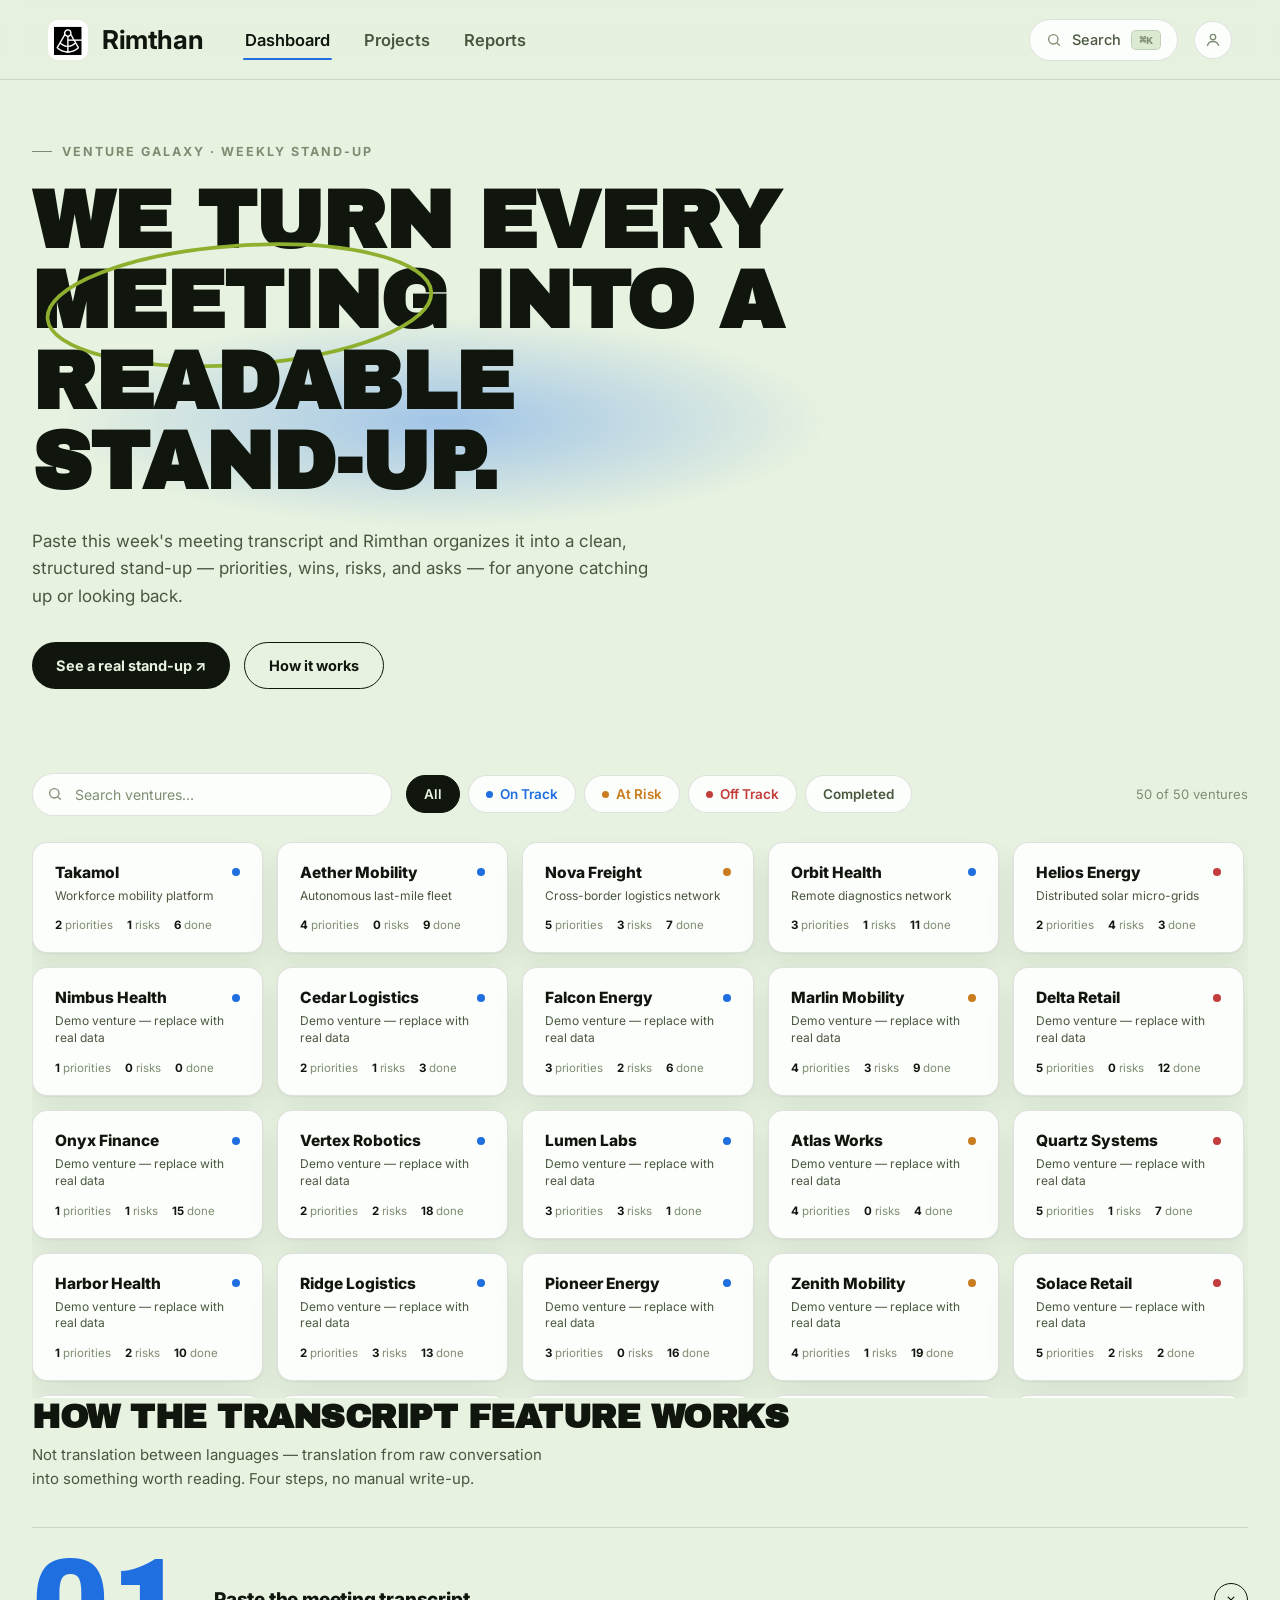
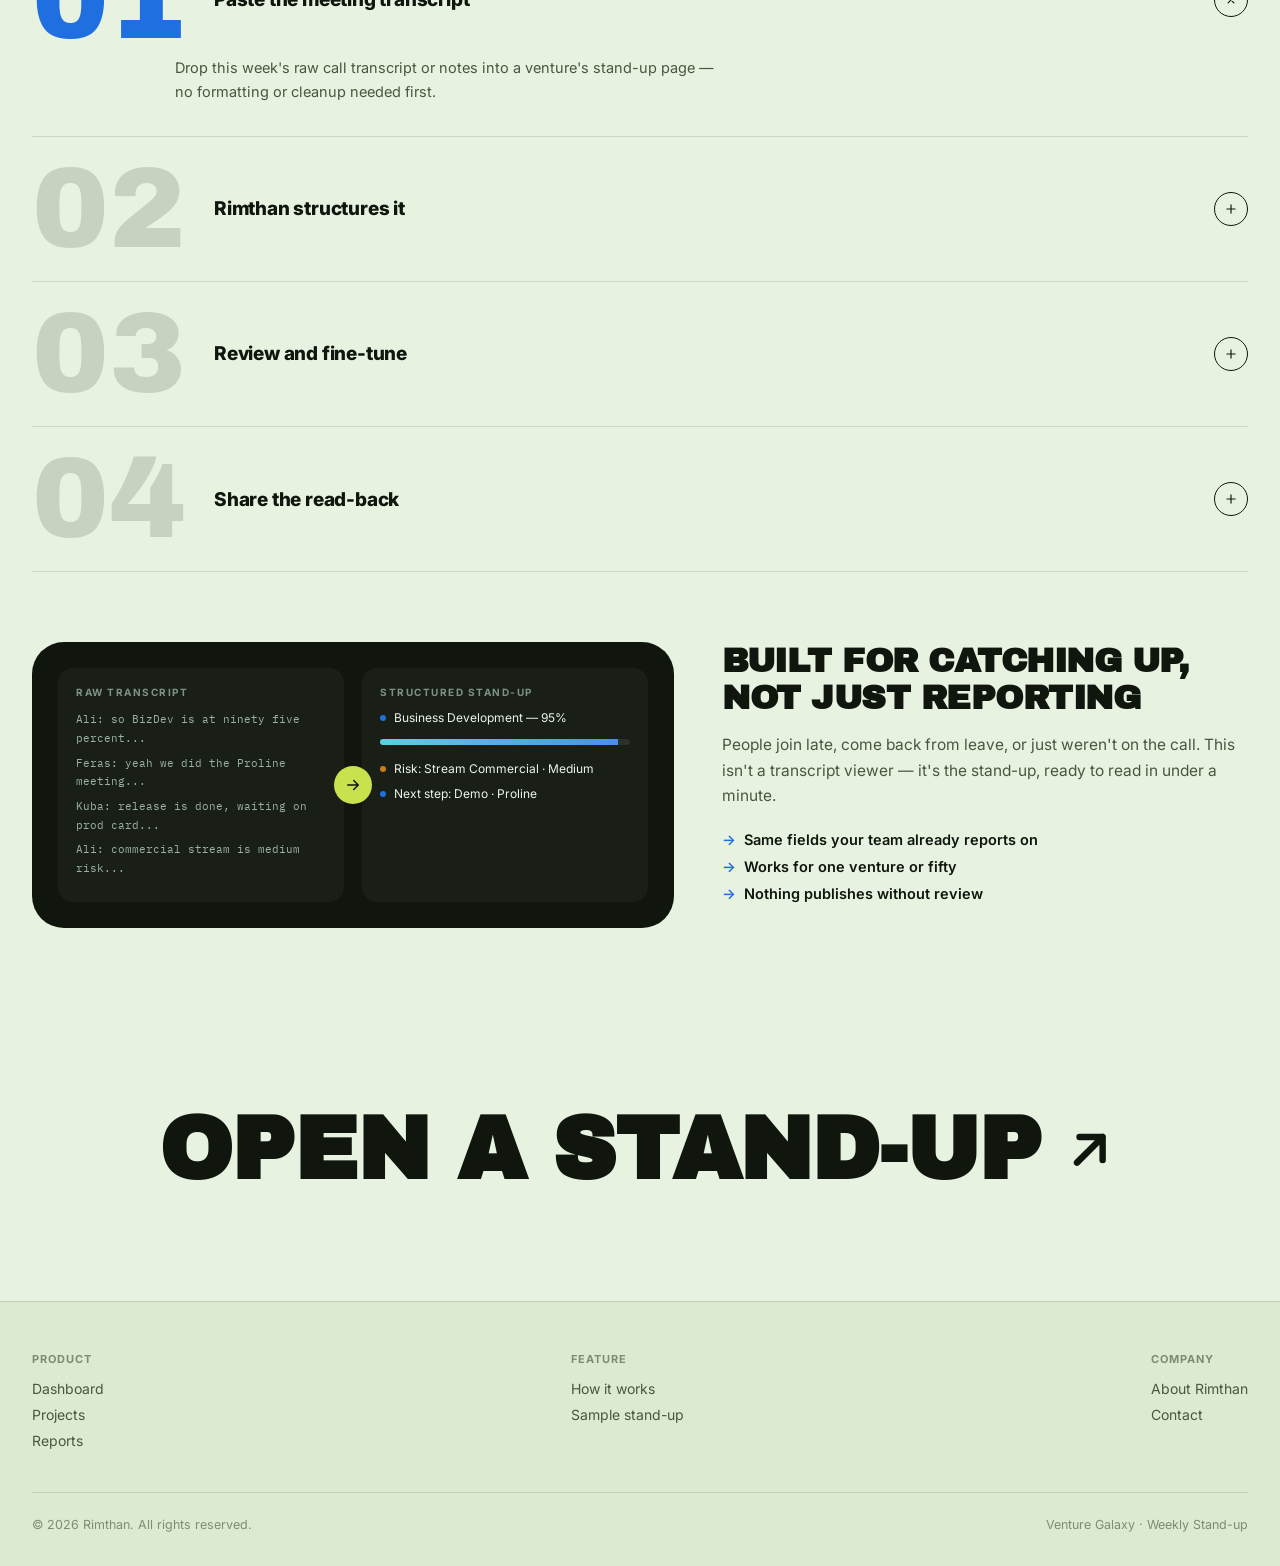
==== commit 7c15cf50: "Update index.html" ====
--- a/index.html
+++ b/index.html
@@ -40,7 +40,7 @@
         WE TURN EVERY <span class="word-wrap">MEETING<svg class="scribble-circle" viewBox="0 0 320 110" style="left:-6%;top:-30%;width:112%;height:170%;"><ellipse cx="160" cy="55" rx="155" ry="48" transform="rotate(-4 160 55)"/></svg></span>
         INTO A <span class="glow-word">READABLE STAND-UP.</span>
       </h1>
-      <p class="lede">Every week's meeting transcript gets pulled automatically and organized into a clean, structured stand-up — priorities, wins, risks, and asks — for anyone catching up or looking back.</p>
+      <p class="lede">Paste this week's meeting transcript and Rimthan organizes it into a clean, structured stand-up — priorities, wins, risks, and asks — for anyone catching up or looking back.</p>
       <div class="btn-row">
         <a class="btn-dark" href="project.html?venture=takamol">See a real stand-up ↗</a>
         <a class="btn-line" href="#how-it-works">How it works</a>
@@ -57,11 +57,6 @@
       <div class="result-count" id="resultCount"></div>
     </div>
     <div class="venture-grid" id="ventureGrid"><!-- filled by map.js --></div>
-    <div class="map-legend">
-      <div class="legend-item" style="color:var(--on-track)"><span class="legend-dot"></span> On Track</div>
-      <div class="legend-item" style="color:var(--at-risk)"><span class="legend-dot"></span> At Risk</div>
-      <div class="legend-item" style="color:var(--off-track)"><span class="legend-dot"></span> Off Track</div>
-    </div>
 
     <!-- ================= HOW IT WORKS: NUMBERED ACCORDION ================= -->
     <section id="how-it-works">
@@ -72,10 +67,10 @@
         <div class="acc-row open" data-row="1">
           <div class="acc-row-top">
             <span class="acc-num display">01</span>
-            <span class="acc-title">The meeting transcript is captured automatically</span>
+            <span class="acc-title">Paste the meeting transcript</span>
             <span class="acc-toggle"><svg viewBox="0 0 24 24" fill="none" xmlns="http://www.w3.org/2000/svg"><path d="M12 5V19M5 12H19" stroke-width="2" stroke-linecap="round"/></svg></span>
           </div>
-          <div class="acc-body"><p>Once connected to your meeting tool (Zoom, Google Meet, or a bot like Otter.ai/Fireflies.ai), the transcript is pulled the moment the call ends — nobody has to copy or upload anything.</p></div>
+          <div class="acc-body"><p>Drop this week's raw call transcript or notes into a venture's stand-up page — no formatting or cleanup needed first.</p></div>
         </div>
         <div class="acc-row" data-row="2">
           <div class="acc-row-top">
@@ -135,7 +130,6 @@
           <li>Works for one venture or fifty</li>
           <li>Nothing publishes without review</li>
         </ul>
-        <a class="btn-dark" href="project.html?venture=takamol">Try it on Takamol ↗</a>
       </div>
     </section>
 
--- a/style.css
+++ b/style.css
@@ -192,6 +192,12 @@
   background:var(--card);border:1px solid var(--hairline);box-shadow:var(--shadow-card);transition:.2s;
 }
 .venture-card:hover{transform:translateY(-2px);border-color:var(--ink-faint);}
+.venture-card.archived{opacity:0.72;}
+.venture-card.archived:hover{opacity:1;}
+.vc-completed-badge{
+  font-size:10px;font-weight:700;letter-spacing:0.3px;color:var(--ink-faint);
+  white-space:nowrap;flex-shrink:0;
+}
 .venture-card .vc-top{display:flex;align-items:center;justify-content:space-between;gap:10px;margin-bottom:6px;}
 .venture-card .vc-name{font-size:15.5px;font-weight:800;color:var(--ink);}
 .venture-card .vc-health-dot{width:8px;height:8px;border-radius:50%;background:currentColor;flex-shrink:0;}
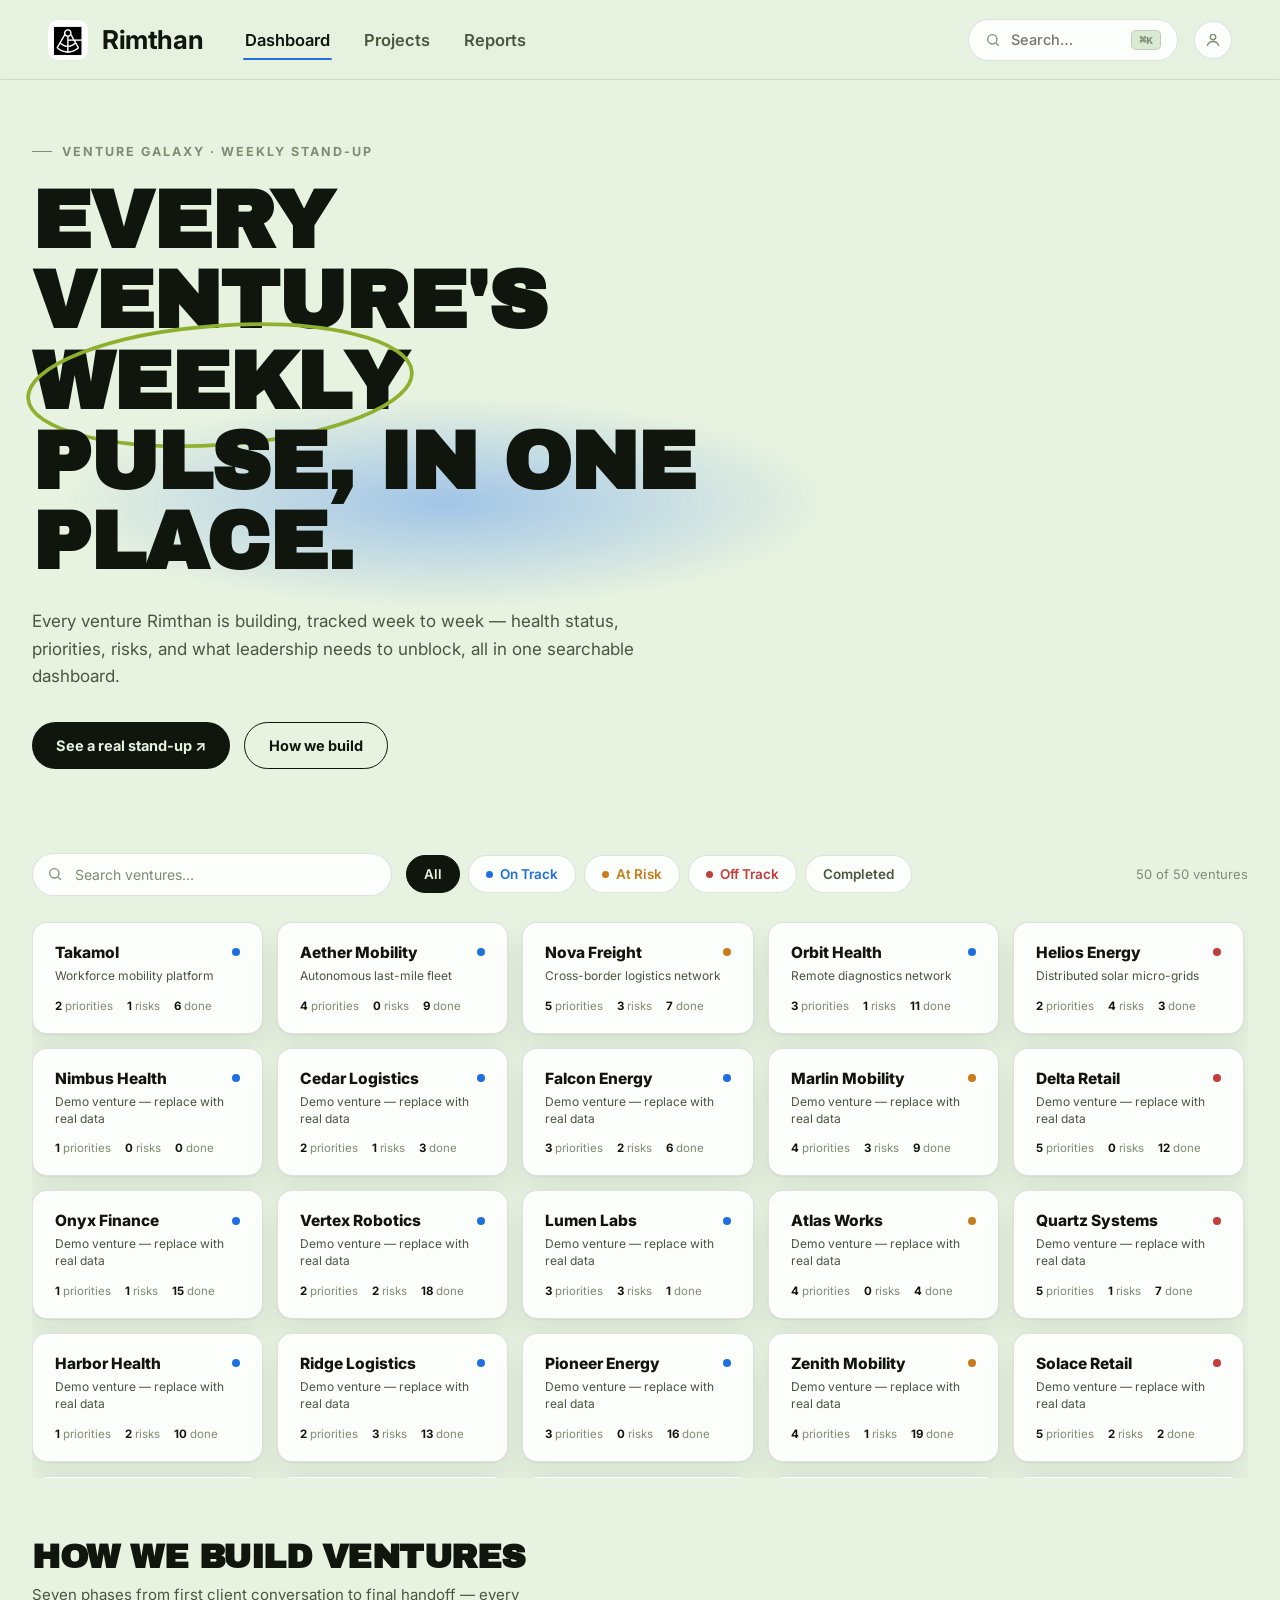
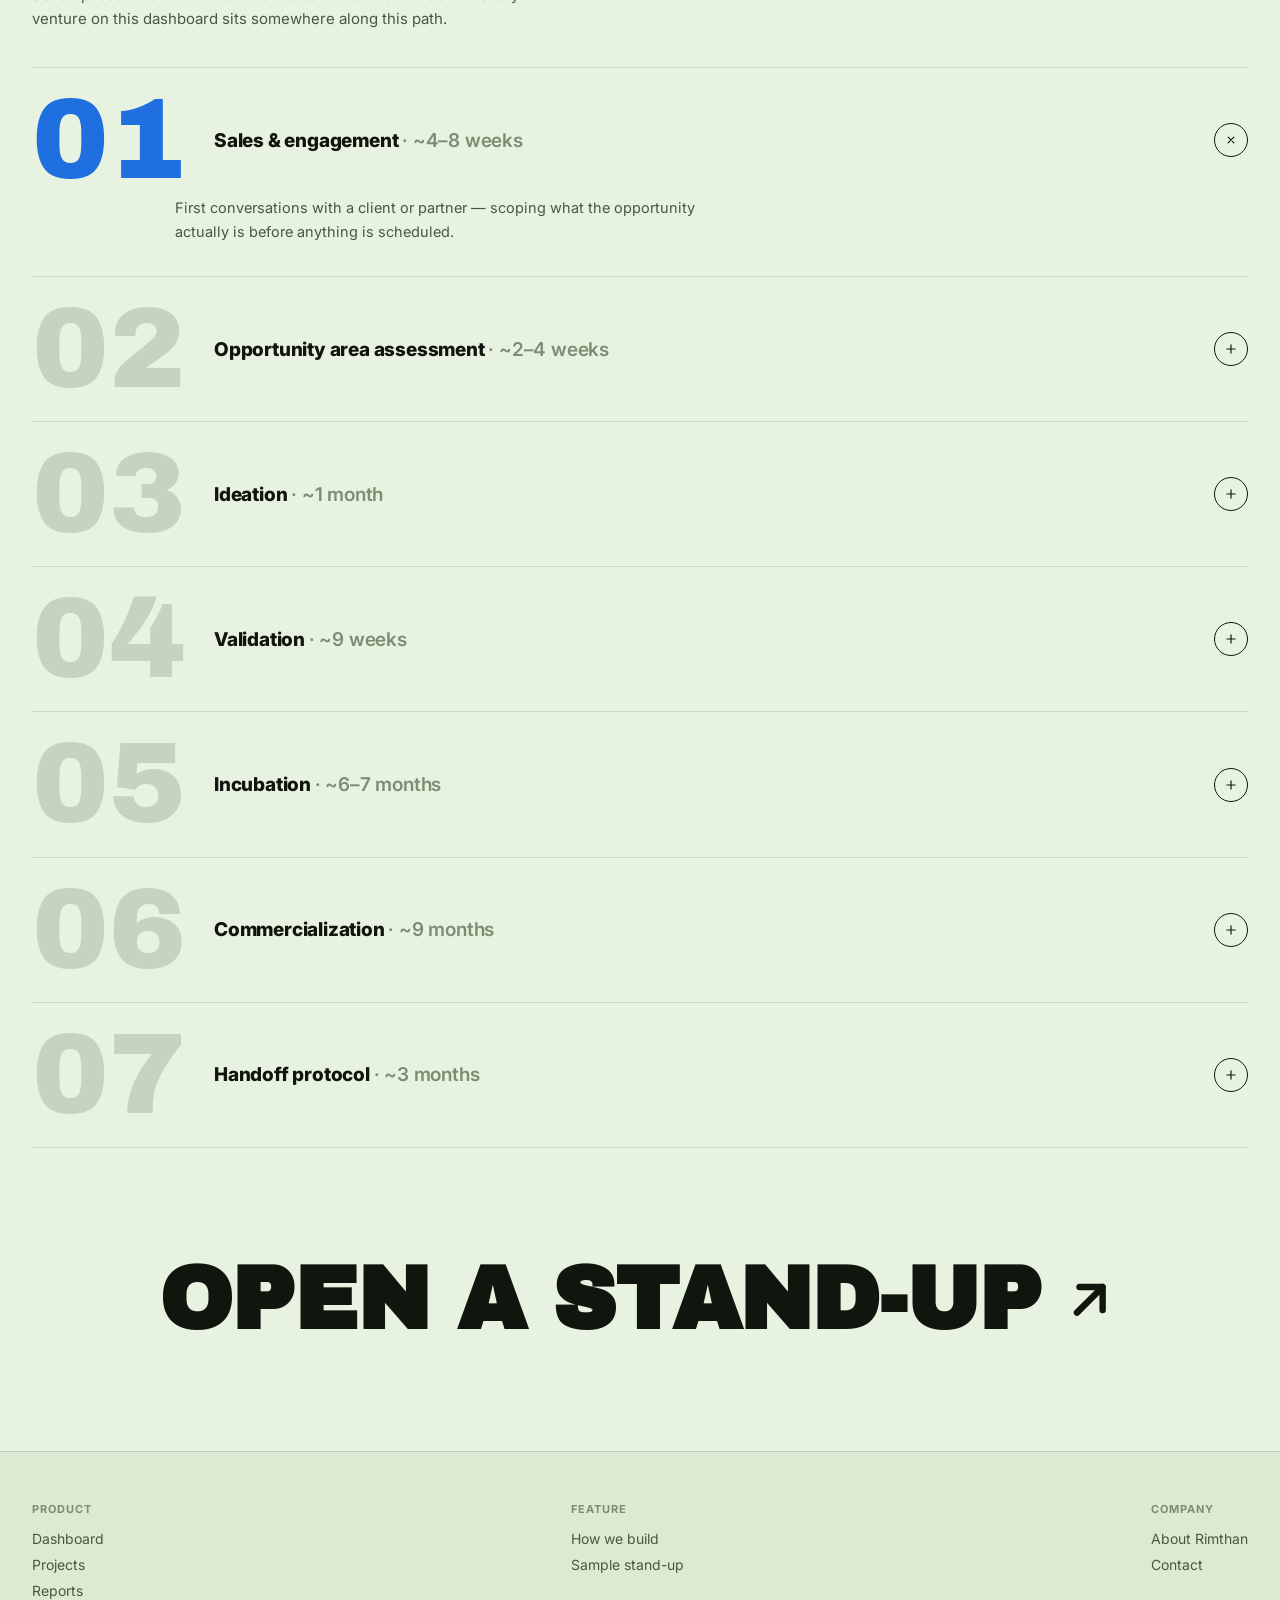
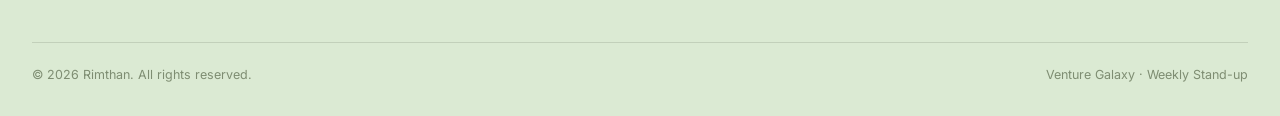
==== commit 7b5edda2: "Update index.html" ====
--- a/index.html
+++ b/index.html
@@ -24,7 +24,8 @@
     <div class="header-right">
       <div class="search-pill">
         <svg viewBox="0 0 24 24" fill="none" xmlns="http://www.w3.org/2000/svg"><circle cx="11" cy="11" r="7" stroke-width="2"/><path d="M20 20L16.65 16.65" stroke-width="2" stroke-linecap="round"/></svg>
-        <span>Search</span><kbd>⌘K</kbd>
+        <input type="text" id="headerSearch" placeholder="Search…" autocomplete="off" style="border:none;outline:none;background:transparent;font:inherit;color:var(--ink);width:110px;">
+        <kbd>⌘K</kbd>
       </div>
       <div class="profile">
         <svg viewBox="0 0 24 24" fill="none" xmlns="http://www.w3.org/2000/svg"><circle cx="12" cy="8" r="3.6" stroke-width="1.8"/><path d="M4.5 19.2C5.8 15.9 8.6 14 12 14C15.4 14 18.2 15.9 19.5 19.2" stroke-width="1.8" stroke-linecap="round"/></svg>
@@ -37,13 +38,13 @@
     <section class="poster-hero">
       <div class="poster-eyebrow">Venture Galaxy · Weekly Stand-up</div>
       <h1>
-        WE TURN EVERY <span class="word-wrap">MEETING<svg class="scribble-circle" viewBox="0 0 320 110" style="left:-6%;top:-30%;width:112%;height:170%;"><ellipse cx="160" cy="55" rx="155" ry="48" transform="rotate(-4 160 55)"/></svg></span>
-        INTO A <span class="glow-word">READABLE STAND-UP.</span>
+        EVERY VENTURE'S <span class="word-wrap">WEEKLY<svg class="scribble-circle" viewBox="0 0 320 110" style="left:-6%;top:-30%;width:112%;height:170%;"><ellipse cx="160" cy="55" rx="155" ry="48" transform="rotate(-4 160 55)"/></svg></span>
+        <span class="glow-word">PULSE, IN ONE PLACE.</span>
       </h1>
-      <p class="lede">Paste this week's meeting transcript and Rimthan organizes it into a clean, structured stand-up — priorities, wins, risks, and asks — for anyone catching up or looking back.</p>
+      <p class="lede">Every venture Rimthan is building, tracked week to week — health status, priorities, risks, and what leadership needs to unblock, all in one searchable dashboard.</p>
       <div class="btn-row">
         <a class="btn-dark" href="project.html?venture=takamol">See a real stand-up ↗</a>
-        <a class="btn-line" href="#how-it-works">How it works</a>
+        <a class="btn-line" href="#delivery-framework">How we build</a>
       </div>
     </section>
 
@@ -58,78 +59,68 @@
     </div>
     <div class="venture-grid" id="ventureGrid"><!-- filled by map.js --></div>
 
-    <!-- ================= HOW IT WORKS: NUMBERED ACCORDION ================= -->
-    <section id="how-it-works">
-      <h2 class="section-heading">How the transcript feature works</h2>
-      <p class="section-sub">Not translation between languages — translation from raw conversation into something worth reading. Four steps, no manual write-up.</p>
+    <!-- ================= HOW WE BUILD VENTURES: NUMBERED ACCORDION ================= -->
+    <section id="delivery-framework">
+      <h2 class="section-heading">How we build ventures</h2>
+      <p class="section-sub">Seven phases from first client conversation to final handoff — every venture on this dashboard sits somewhere along this path.</p>
 
       <div class="accordion" id="accordion">
         <div class="acc-row open" data-row="1">
           <div class="acc-row-top">
             <span class="acc-num display">01</span>
-            <span class="acc-title">Paste the meeting transcript</span>
+            <span class="acc-title">Sales &amp; engagement <span style="font-weight:600;color:var(--ink-faint);">· ~4–8 weeks</span></span>
             <span class="acc-toggle"><svg viewBox="0 0 24 24" fill="none" xmlns="http://www.w3.org/2000/svg"><path d="M12 5V19M5 12H19" stroke-width="2" stroke-linecap="round"/></svg></span>
           </div>
-          <div class="acc-body"><p>Drop this week's raw call transcript or notes into a venture's stand-up page — no formatting or cleanup needed first.</p></div>
+          <div class="acc-body"><p>First conversations with a client or partner — scoping what the opportunity actually is before anything is scheduled.</p></div>
         </div>
         <div class="acc-row" data-row="2">
           <div class="acc-row-top">
             <span class="acc-num display">02</span>
-            <span class="acc-title">Rimthan structures it</span>
+            <span class="acc-title">Opportunity area assessment <span style="font-weight:600;color:var(--ink-faint);">· ~2–4 weeks</span></span>
             <span class="acc-toggle"><svg viewBox="0 0 24 24" fill="none" xmlns="http://www.w3.org/2000/svg"><path d="M12 5V19M5 12H19" stroke-width="2" stroke-linecap="round"/></svg></span>
           </div>
-          <div class="acc-body"><p>Priorities, wins, risks, blockers and leadership asks get pulled out and sorted into the same fields your team already reports on.</p></div>
+          <div class="acc-body"><p>Sizing up where the real leverage is, so effort goes toward the venture worth building — not just the first idea raised.</p></div>
         </div>
         <div class="acc-row" data-row="3">
           <div class="acc-row-top">
             <span class="acc-num display">03</span>
-            <span class="acc-title">Review and fine-tune</span>
+            <span class="acc-title">Ideation <span style="font-weight:600;color:var(--ink-faint);">· ~1 month</span></span>
             <span class="acc-toggle"><svg viewBox="0 0 24 24" fill="none" xmlns="http://www.w3.org/2000/svg"><path d="M12 5V19M5 12H19" stroke-width="2" stroke-linecap="round"/></svg></span>
           </div>
-          <div class="acc-body"><p>Nothing publishes blind — a venture lead can edit any field before it's shared, the same way they'd mark up a doc.</p></div>
+          <div class="acc-body"><p>Generating concrete venture concepts against the opportunity, and screening out the ones that don't hold up.</p></div>
         </div>
         <div class="acc-row" data-row="4">
           <div class="acc-row-top">
             <span class="acc-num display">04</span>
-            <span class="acc-title">Share the read-back</span>
+            <span class="acc-title">Validation <span style="font-weight:600;color:var(--ink-faint);">· ~9 weeks</span></span>
             <span class="acc-toggle"><svg viewBox="0 0 24 24" fill="none" xmlns="http://www.w3.org/2000/svg"><path d="M12 5V19M5 12H19" stroke-width="2" stroke-linecap="round"/></svg></span>
           </div>
-          <div class="acc-body"><p>Anyone who missed the call — or wants to check back weeks later — opens the venture's page and reads the stand-up, not the transcript.</p></div>
+          <div class="acc-body"><p>Testing the concept against real users and early demand — the stage most of this week's ventures are sitting in right now.</p></div>
         </div>
-      </div>
-    </section>
-
-    <!-- ================= TRANSCRIPT MOCKUP ILLUSTRATION ================= -->
-    <section class="mockup-section">
-      <div class="mockup-visual">
-        <div class="mockup-pane raw">
-          <div class="mp-label">Raw transcript</div>
-          <p>
-            <span>Ali: so BizDev is at ninety five percent...</span>
-            <span>Feras: yeah we did the Proline meeting...</span>
-            <span>Kuba: release is done, waiting on prod card...</span>
-            <span>Ali: commercial stream is medium risk...</span>
-          </p>
+        <div class="acc-row" data-row="5">
+          <div class="acc-row-top">
+            <span class="acc-num display">05</span>
+            <span class="acc-title">Incubation <span style="font-weight:600;color:var(--ink-faint);">· ~6–7 months</span></span>
+            <span class="acc-toggle"><svg viewBox="0 0 24 24" fill="none" xmlns="http://www.w3.org/2000/svg"><path d="M12 5V19M5 12H19" stroke-width="2" stroke-linecap="round"/></svg></span>
+          </div>
+          <div class="acc-body"><p>Building the MVP and proving the model works in practice, not just on paper.</p></div>
         </div>
-        <div class="mockup-arrow">
-          <svg viewBox="0 0 24 24" fill="none" xmlns="http://www.w3.org/2000/svg"><path d="M5 12H19M19 12L13 6M19 12L13 18" stroke-width="2" stroke-linecap="round" stroke-linejoin="round"/></svg>
+        <div class="acc-row" data-row="6">
+          <div class="acc-row-top">
+            <span class="acc-num display">06</span>
+            <span class="acc-title">Commercialization <span style="font-weight:600;color:var(--ink-faint);">· ~9 months</span></span>
+            <span class="acc-toggle"><svg viewBox="0 0 24 24" fill="none" xmlns="http://www.w3.org/2000/svg"><path d="M12 5V19M5 12H19" stroke-width="2" stroke-linecap="round"/></svg></span>
+          </div>
+          <div class="acc-body"><p>Scaling go-to-market, sales, and revenue until the venture can stand on its own.</p></div>
         </div>
-        <div class="mockup-pane structured">
-          <div class="mp-label">Structured stand-up</div>
-          <div class="mp-row"><span class="mp-dot"></span>Business Development — 95%</div>
-          <div class="mp-bar"><div class="mp-bar-fill" style="width:95%"></div></div>
-          <div class="mp-row" style="margin-top:16px;"><span class="mp-dot" style="background:var(--at-risk)"></span>Risk: Stream Commercial · Medium</div>
-          <div class="mp-row"><span class="mp-dot"></span>Next step: Demo · Proline</div>
+        <div class="acc-row" data-row="7">
+          <div class="acc-row-top">
+            <span class="acc-num display">07</span>
+            <span class="acc-title">Handoff protocol <span style="font-weight:600;color:var(--ink-faint);">· ~3 months</span></span>
+            <span class="acc-toggle"><svg viewBox="0 0 24 24" fill="none" xmlns="http://www.w3.org/2000/svg"><path d="M12 5V19M5 12H19" stroke-width="2" stroke-linecap="round"/></svg></span>
+          </div>
+          <div class="acc-body"><p>Transferring ownership and day-to-day operation to the client or founding team — this is when a venture gets marked Completed.</p></div>
         </div>
-      </div>
-      <div class="mockup-copy">
-        <h2 class="section-heading">Built for catching up, not just reporting</h2>
-        <p>People join late, come back from leave, or just weren't on the call. This isn't a transcript viewer — it's the stand-up, ready to read in under a minute.</p>
-        <ul>
-          <li>Same fields your team already reports on</li>
-          <li>Works for one venture or fifty</li>
-          <li>Nothing publishes without review</li>
-        </ul>
       </div>
     </section>
 
@@ -157,7 +148,7 @@
       </div>
       <div class="footer-col">
         <h5>Feature</h5>
-        <a href="#how-it-works">How it works</a>
+        <a href="#delivery-framework">How we build</a>
         <a href="project.html?venture=takamol">Sample stand-up</a>
       </div>
       <div class="footer-col">
--- a/style.css
+++ b/style.css
@@ -186,6 +186,7 @@
 .venture-grid{
   display:grid;grid-template-columns:repeat(auto-fill, minmax(230px, 1fr));gap:14px;
   max-height:560px;overflow-y:auto;padding:4px 4px 4px 0;
+  margin-bottom:60px;
 }
 .venture-card{
   display:block;text-decoration:none;padding:20px 22px;border-radius:var(--radius-md);
@@ -206,9 +207,7 @@
 .venture-card .vc-stats b{color:var(--ink);font-weight:700;}
 .no-results{color:var(--ink-faint);font-size:14px;padding:30px 4px;grid-column:1 / -1;text-align:center;}
 
-.map-legend{display:flex;gap:24px;margin:22px 0 60px;flex-wrap:wrap;}
-.legend-item{display:flex;align-items:center;gap:8px;font-size:13px;font-weight:600;color:var(--ink-soft);}
-.legend-dot{width:9px;height:9px;border-radius:50%;background:currentColor;}
+
 
 /* =====================================================================
    NUMBERED ACCORDION — "How the transcript feature works"
